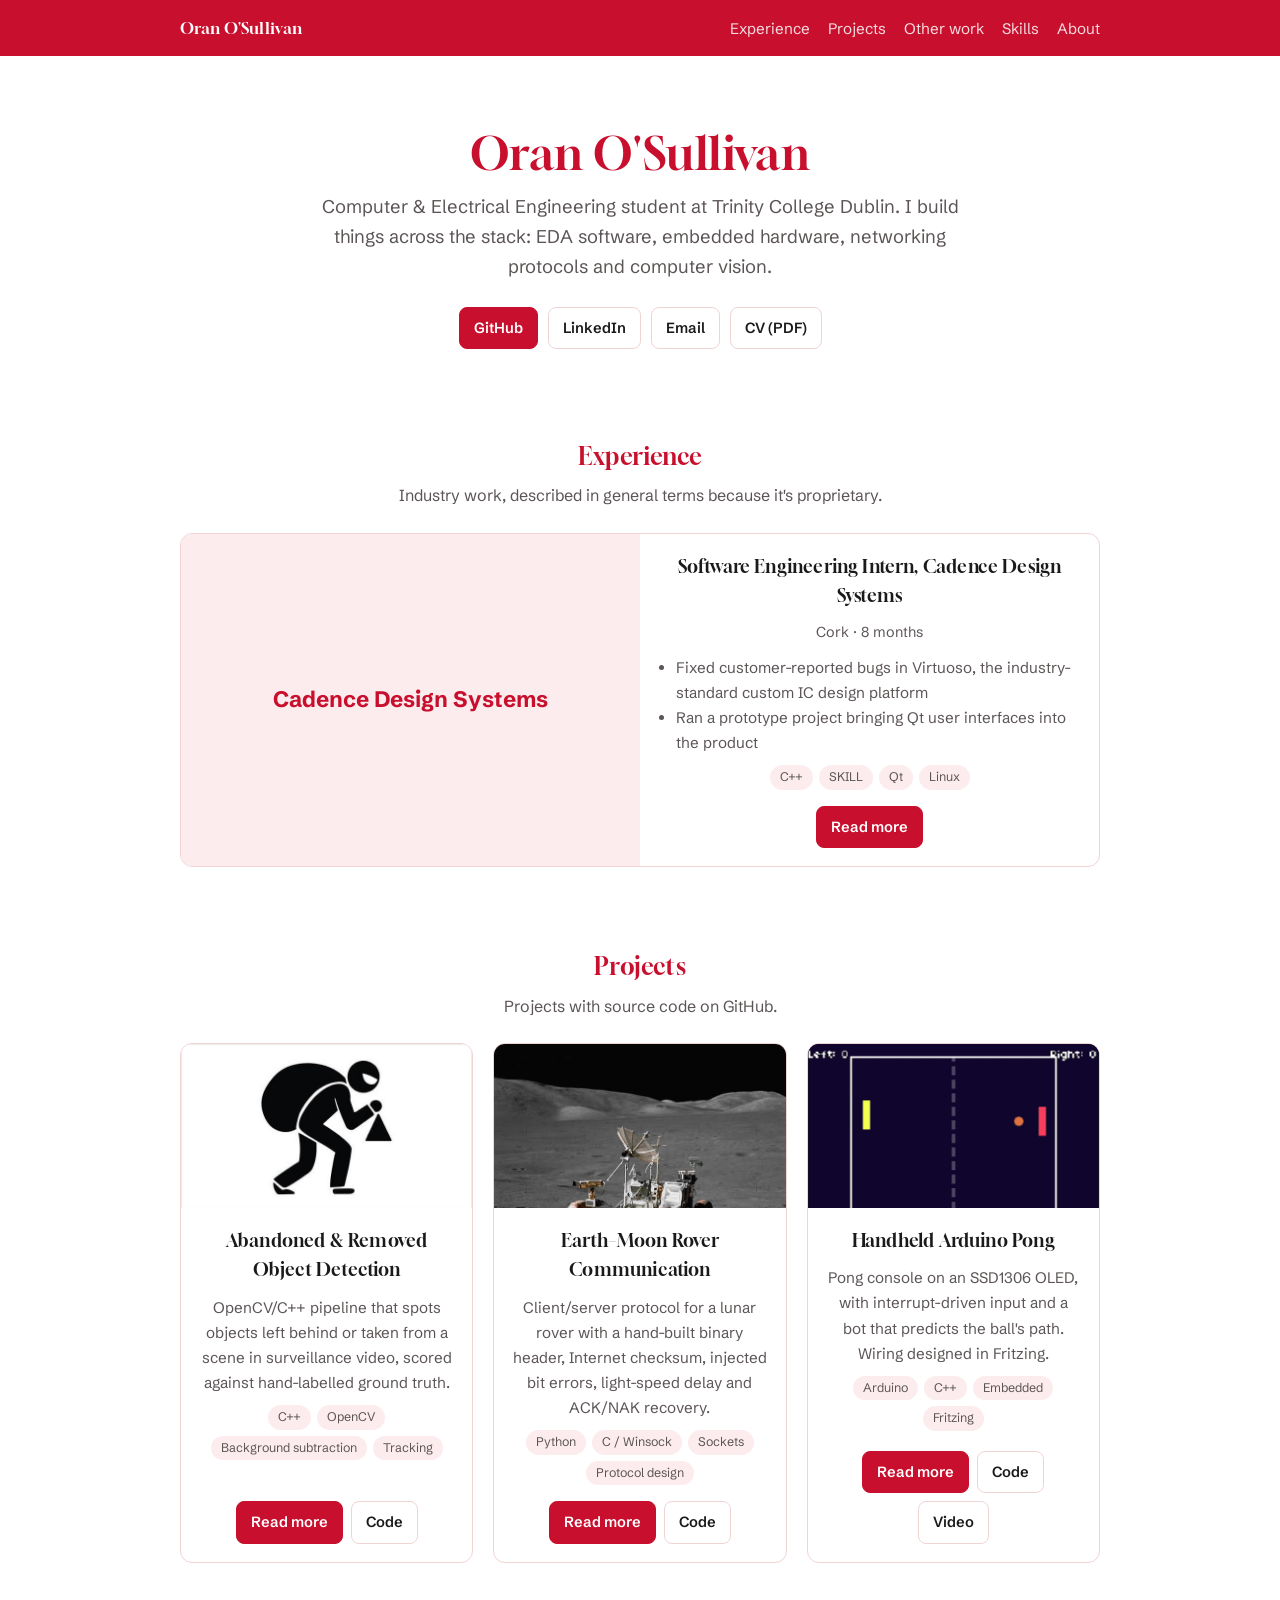
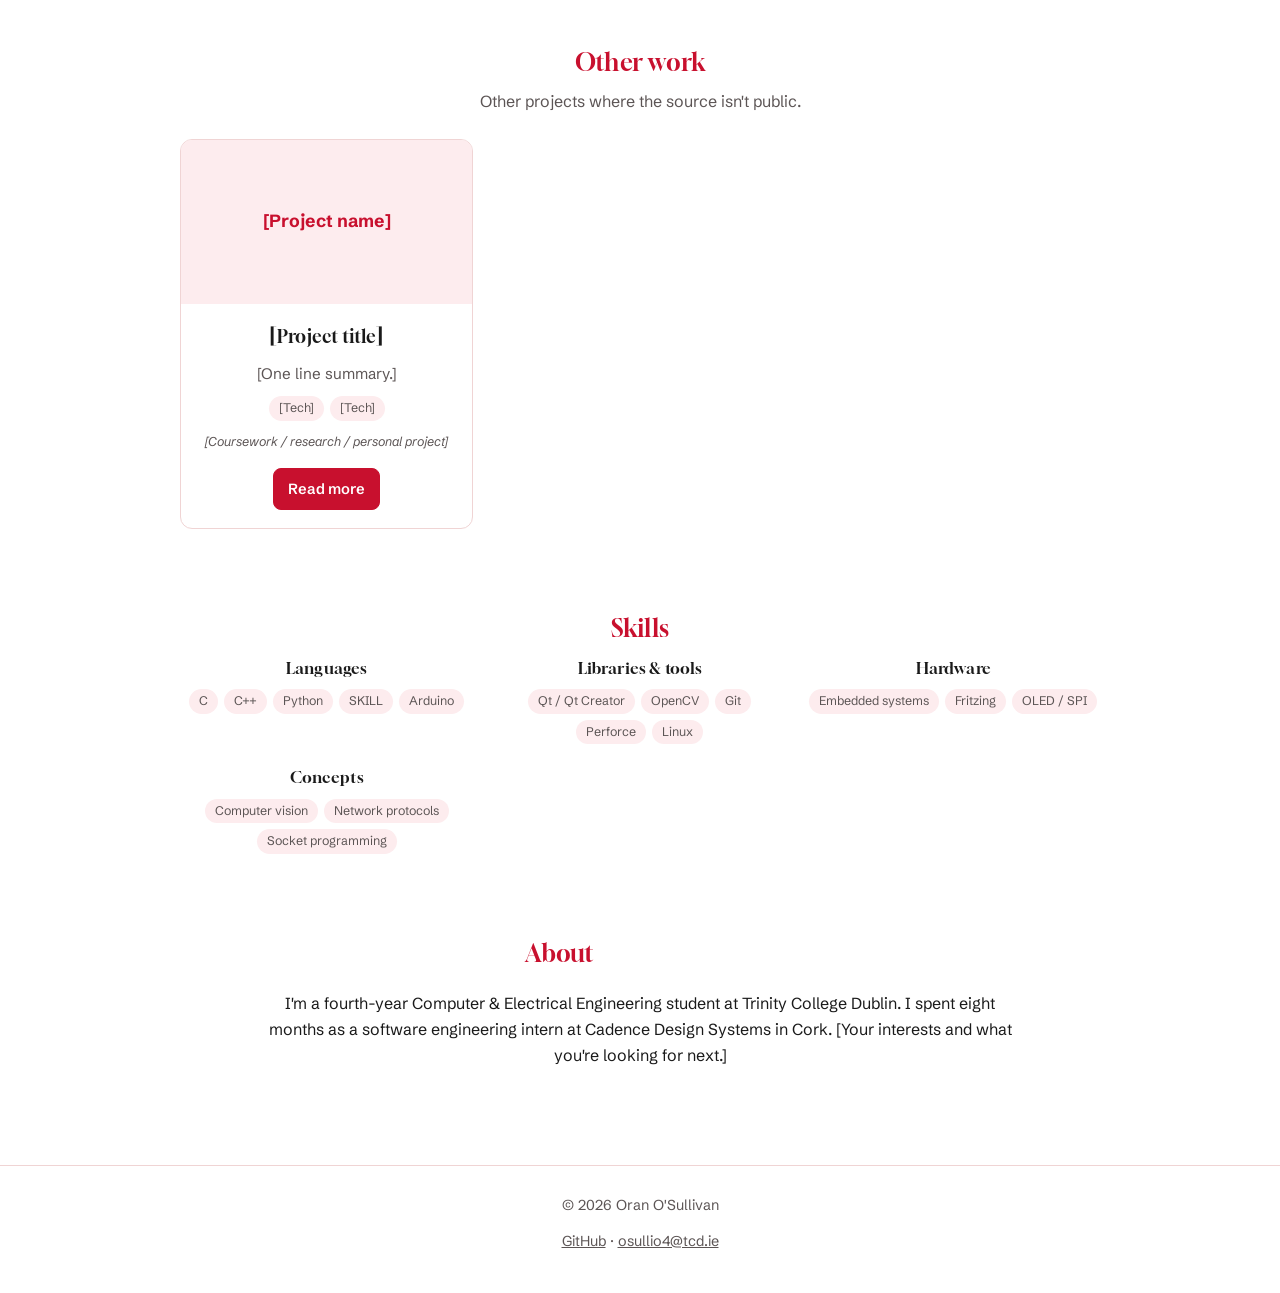
==== index.html @ 8a5fa4c6 "Added images to the portfolio" ====
<!DOCTYPE html>
<html lang="en">
<head>
  <meta charset="utf-8">
  <meta name="viewport" content="width=device-width, initial-scale=1">
  <title>Oran O'Sullivan – Portfolio</title>
  <meta name="description" content="Projects by Oran O'Sullivan, Computer & Electrical Engineering student at Trinity College Dublin.">
  <link rel="stylesheet" href="css/style.css">
</head>
<body>

<nav class="nav">
  <div class="wrap">
    <a class="brand" href="index.html">Oran O'Sullivan</a>
    <ul>
      <li><a href="#experience">Experience</a></li>
      <li><a href="#projects">Projects</a></li>
      <li><a href="#other-work">Other work</a></li>
      <li class="hide-sm"><a href="#skills">Skills</a></li>
      <li><a href="#about">About</a></li>
    </ul>
  </div>
</nav>

<header class="hero">
  <div class="wrap">
    <h1>Oran O'Sullivan</h1>
    <p class="lead">
      Computer &amp; Electrical Engineering student at Trinity College Dublin.
      I build things across the stack: EDA software, embedded hardware, networking protocols and computer vision.
      <!-- EDIT: one sentence on what you're looking for, e.g. "Looking for graduate roles in ..." -->
    </p>
    <div class="links">
      <a class="btn primary" href="https://github.com/osullio">GitHub</a>
      <a class="btn" href="https://www.linkedin.com/in/YOUR-LINKEDIN">LinkedIn</a>  <!-- EDIT -->
      <a class="btn" href="mailto:osullio4@tcd.ie">Email</a>
      <a class="btn" href="assets/cv.pdf">CV (PDF)</a>                            <!-- EDIT: add assets/cv.pdf -->
    </div>
  </div>
</header>

<!-- ================= EXPERIENCE ================= -->
<section id="experience">
  <div class="wrap">
    <h2>Experience</h2>
    <p class="section-intro">Industry work, described in general terms because it's proprietary.</p>

    <article class="card feature">
      <div class="thumb">Cadence Design Systems</div>
      <div class="body">
        <h3>Software Engineering Intern, Cadence Design Systems</h3>
        <p class="role">Cork · 8 months</p>
        <ul class="points">
          <li>Fixed customer-reported bugs in Virtuoso, the industry-standard custom IC design platform</li>
          <li>Ran a prototype project bringing Qt user interfaces into the product</li>
        </ul>
        <ul class="tags"><li>C++</li><li>SKILL</li><li>Qt</li><li>Linux</li></ul>
        <div class="actions">
          <a class="btn primary" href="projects/cadence-internship.html">Read more</a>
        </div>
      </div>
    </article>
  </div>
</section>

<!-- ================= FEATURED PROJECTS (with code) ================= -->
<section id="projects">
  <div class="wrap">
    <h2>Projects</h2>
    <p class="section-intro">Projects with source code on GitHub.</p>

    <div class="grid">

      <article class="card">
        <div class="thumb has-img"><img src="images/computer%20vision%20image.jpg" alt="Icon of a thief carrying a sack, representing removed-object detection"></div>
        <div class="body">
          <h3>Abandoned &amp; Removed Object Detection</h3>
          <p>OpenCV/C++ pipeline that spots objects left behind or taken from a scene in surveillance video, scored against hand-labelled ground truth.</p>
          <ul class="tags"><li>C++</li><li>OpenCV</li><li>Background subtraction</li><li>Tracking</li></ul>
          <div class="actions">
            <a class="btn primary" href="projects/computer-vision.html">Read more</a>
            <a class="btn" href="https://github.com/osullio/Computer-Vision-Project">Code</a>
          </div>
        </div>
      </article>

      <article class="card">
        <div class="thumb has-img"><img src="images/lunar%20rover%20image.jpg" alt="Lunar rover on the surface of the Moon"></div>
        <div class="body">
          <h3>Earth–Moon Rover Communication</h3>
          <p>Client/server protocol for a lunar rover with a hand-built binary header, Internet checksum, injected bit errors, light-speed delay and ACK/NAK recovery.</p>
          <ul class="tags"><li>Python</li><li>C / Winsock</li><li>Sockets</li><li>Protocol design</li></ul>
          <div class="actions">
            <a class="btn primary" href="projects/earth-lunar.html">Read more</a>
            <a class="btn" href="https://github.com/osullio/Earth-Lunar_Communication">Code</a>
          </div>
        </div>
      </article>

      <article class="card">
        <div class="thumb has-img contain"><img src="images/pong%20image.png" alt="Pong game screen with two paddles, a ball and the score"></div>
        <div class="body">
          <h3>Handheld Arduino Pong</h3>
          <p>Pong console on an SSD1306 OLED, with interrupt-driven input and a bot that predicts the ball's path. Wiring designed in Fritzing.</p>
          <ul class="tags"><li>Arduino</li><li>C++</li><li>Embedded</li><li>Fritzing</li></ul>
          <div class="actions">
            <a class="btn primary" href="projects/arduino-pong.html">Read more</a>
            <a class="btn" href="https://github.com/osullio/gyroscopic-pong">Code</a>
            <!-- EDIT: put this button on whichever project has the YouTube video -->
            <a class="btn" href="https://www.youtube.com/watch?v=VIDEO_ID">Video</a>
          </div>
        </div>
      </article>

    </div>
  </div>
</section>

<!-- ================= OTHER WORK (no public code) ================= -->
<section id="other-work">
  <div class="wrap">
    <h2>Other work</h2>
    <p class="section-intro">Other projects where the source isn't public.</p>

    <div class="grid">

      <!-- Copy this card for each extra project. Detail page: copy projects/_template.html -->
      <article class="card">
        <div class="thumb">[Project name]</div>
        <div class="body">
          <h3>[Project title]</h3>
          <p>[One line summary.]</p>
          <ul class="tags"><li>[Tech]</li><li>[Tech]</li></ul>
          <span class="label">[Coursework / research / personal project]</span>
          <div class="actions">
            <a class="btn primary" href="projects/_template.html">Read more</a>
          </div>
        </div>
      </article>

    </div>
  </div>
</section>

<!-- ================= SKILLS ================= -->
<section id="skills">
  <div class="wrap">
    <h2>Skills</h2>
    <div class="skills">
      <div><h3>Languages</h3><ul class="tags"><li>C</li><li>C++</li><li>Python</li><li>SKILL</li><li>Arduino</li></ul></div>
      <div><h3>Libraries &amp; tools</h3><ul class="tags"><li>Qt / Qt Creator</li><li>OpenCV</li><li>Git</li><li>Perforce</li><li>Linux</li></ul></div>
      <div><h3>Hardware</h3><ul class="tags"><li>Embedded systems</li><li>Fritzing</li><li>OLED / SPI</li></ul></div>
      <div><h3>Concepts</h3><ul class="tags"><li>Computer vision</li><li>Network protocols</li><li>Socket programming</li></ul></div>
    </div>
  </div>
</section>

<!-- ================= ABOUT ================= -->
<section id="about">
  <div class="wrap article">
    <h2>About</h2>
    <p>
      <!-- EDIT: 3–4 sentences. Year and course, what you're interested in, what you're looking for. -->
      I'm a fourth-year Computer &amp; Electrical Engineering student at Trinity College Dublin. I spent eight months as a software engineering intern at Cadence Design Systems in Cork. [Your interests and what you're looking for next.]
    </p>
  </div>
</section>

<footer>
  <div class="wrap">
    <span>© 2026 Oran O'Sullivan</span>
    <span><a href="https://github.com/osullio">GitHub</a> · <a href="mailto:osullio4@tcd.ie">osullio4@tcd.ie</a></span>
  </div>
</footer>

</body>
</html>
---- css/style.css ----
/* ---------- Fonts ---------- */
@import url("https://fonts.googleapis.com/css2?family=Gloock&family=Schibsted+Grotesk:wght@400;600;700&display=swap");

/* ---------- Theme (red & white) ---------- */
:root {
  --bg: #ffffff;
  --surface: #ffffff;
  --text: #1a1a1a;
  --muted: #5c5555;
  --border: #f0d4d4;
  --accent: #c8102e;
  --accent-dark: #9e0c24;
  --accent-soft: #fdecee;
  --tag-bg: #fdecee;
  --radius: 12px;
  --max: 960px;
  --display: "Gloock", Georgia, serif;
}

* { box-sizing: border-box; }
html { scroll-behavior: smooth; }
body {
  margin: 0;
  background: var(--bg);
  color: var(--text);
  font: 16px/1.65 "Schibsted Grotesk", system-ui, -apple-system, "Segoe UI", Roboto, sans-serif;
  text-align: center;
}
a { color: var(--accent); }
img { max-width: 100%; display: block; }
code { font-family: ui-monospace, Consolas, monospace; font-size: .9em;
       background: var(--tag-bg); padding: .1em .35em; border-radius: 4px; }

.wrap { max-width: var(--max); margin: 0 auto; padding: 0 20px; }

/* ---------- Nav ---------- */
.nav { border-bottom: 1px solid var(--border); background: var(--surface); position: sticky; top: 0; z-index: 10; }
.nav .wrap { display: flex; align-items: center; justify-content: space-between; height: 56px; gap: 16px; }
.nav .brand { font-weight: 700; color: var(--text); text-decoration: none; white-space: nowrap; }
.nav ul { list-style: none; display: flex; gap: 18px; margin: 0; padding: 0; overflow-x: auto; }
.nav ul a { color: var(--muted); text-decoration: none; font-size: .95rem; white-space: nowrap; }
.nav ul a:hover { color: var(--text); }

/* ---------- Hero ---------- */
.hero { padding: 72px 0 48px; }
.hero h1 { font-size: clamp(2rem, 5vw, 2.8rem); line-height: 1.15; margin: 0 0 12px; }
.hero .lead { font-size: 1.15rem; color: var(--muted); max-width: 640px; margin: 0 0 24px; }
.links { display: flex; flex-wrap: wrap; gap: 10px; }

/* ---------- Buttons ---------- */
.btn {
  display: inline-flex; align-items: center; gap: 6px;
  padding: 8px 14px; border-radius: 8px; font-size: .92rem; font-weight: 600;
  text-decoration: none; border: 1px solid var(--border); color: var(--text); background: var(--surface);
}
.btn:hover { border-color: var(--accent); color: var(--accent); }
.btn.primary { background: var(--accent); border-color: var(--accent); color: #fff; }
.btn.primary:hover { filter: brightness(1.08); color: #fff; }

/* ---------- Sections ---------- */
section { padding: 40px 0; }
section > .wrap > h2 { font-size: 1.5rem; margin: 0 0 6px; }
.section-intro { color: var(--muted); margin: 0 0 24px; }

/* ---------- Cards ---------- */
.grid { display: grid; grid-template-columns: repeat(auto-fill, minmax(280px, 1fr)); gap: 20px; }
.card {
  background: var(--surface); border: 1px solid var(--border); border-radius: var(--radius);
  overflow: hidden; display: flex; flex-direction: column;
}
.card .thumb {
  aspect-ratio: 16 / 9; background: var(--accent-soft); display: grid; place-items: center;
  color: var(--accent); font-weight: 700; font-size: 1.1rem; text-align: center; padding: 12px;
}
.card .thumb img { width: 100%; height: 100%; object-fit: cover; }
.card .body { padding: 18px; display: flex; flex-direction: column; gap: 10px; flex: 1; }
.card h3 { margin: 0; font-size: 1.12rem; }
.card p { margin: 0; color: var(--muted); font-size: .95rem; }
.card .actions { display: flex; flex-wrap: wrap; gap: 8px; margin-top: auto; padding-top: 6px; }
.label { font-size: .8rem; color: var(--muted); font-style: italic; }

.tags { display: flex; flex-wrap: wrap; gap: 6px; padding: 0; margin: 0; list-style: none; }
.tags li { background: var(--tag-bg); border-radius: 999px; padding: 2px 10px; font-size: .78rem; color: var(--muted); }

/* ---------- Skills ---------- */
.skills { display: grid; grid-template-columns: repeat(auto-fill, minmax(220px, 1fr)); gap: 20px; }
.skills h3 { font-size: 1rem; margin: 0 0 8px; }

/* ---------- Project page ---------- */
.project-head { padding: 48px 0 16px; }
.project-head .back { font-size: .9rem; text-decoration: none; color: var(--muted); }
.project-head h1 { font-size: clamp(1.8rem, 4.5vw, 2.4rem); line-height: 1.2; margin: 12px 0 8px; }
.project-head .meta { color: var(--muted); margin: 0 0 16px; }
.project-head .links { margin-top: 18px; }

.article > * { max-width: 760px; }
.article h2 { font-size: 1.3rem; margin: 36px 0 10px; }
.article ul, .article ol { padding-left: 22px; }
.article li { margin: 4px 0; }

.video { position: relative; aspect-ratio: 16 / 9; border-radius: var(--radius); overflow: hidden;
         border: 1px solid var(--border); margin: 8px 0 24px; background: #000; }
.video iframe { position: absolute; inset: 0; width: 100%; height: 100%; border: 0; }

.figure { border: 1px dashed var(--border); border-radius: var(--radius); padding: 28px; text-align: center;
          color: var(--muted); margin: 16px 0; font-size: .92rem; }

.callout { background: var(--accent-soft); border-radius: var(--radius); padding: 14px 18px; margin: 16px 0; }

table { border-collapse: collapse; width: 100%; font-size: .92rem; margin: 12px 0; }
th, td { text-align: left; padding: 8px 10px; border-bottom: 1px solid var(--border); vertical-align: top; }
.table-scroll { overflow-x: auto; }

/* ---------- Footer ---------- */
footer { border-top: 1px solid var(--border); padding: 28px 0 40px; margin-top: 40px; color: var(--muted); font-size: .9rem; }
footer .wrap { display: flex; flex-wrap: wrap; justify-content: space-between; gap: 12px; }
footer a { color: var(--muted); }

@media (max-width: 560px) {
  .nav ul { gap: 12px; }
  .nav ul li.hide-sm { display: none; }
  .hero { padding: 48px 0 32px; }
}

/* ---------- Experience (featured) ---------- */
.feature { display: grid; grid-template-columns: 1fr 1fr; }
.feature .thumb { aspect-ratio: auto; min-height: 180px; padding: 24px; font-size: 1.4rem; }
.feature .thumb img { width: auto; height: auto; max-height: 220px; border-radius: 6px; box-shadow: 0 2px 10px rgba(0,0,0,.15); }
.feature .role { font-size: .9rem; color: var(--muted); margin: 0; }
.feature ul.points { margin: 0; padding-left: 18px; color: var(--muted); font-size: .95rem; }
@media (max-width: 760px) { .feature { grid-template-columns: 1fr; } .feature .thumb img { max-height: 160px; } }

/* ---------- Article extras ---------- */
.article h3 { font-size: 1.05rem; margin: 24px 0 6px; }
.gallery { display: flex; flex-wrap: wrap; gap: 16px; margin: 16px 0; }
.gallery figure { margin: 0; flex: 1 1 240px; }
.gallery img { border-radius: 8px; border: 1px solid var(--border); max-height: 280px; width: auto; }
.gallery figcaption { font-size: .85rem; color: var(--muted); margin-top: 6px; }

/* ---------- Headings font ---------- */
h1, h2, h3, .nav .brand { font-family: var(--display); font-weight: 400; letter-spacing: .01em; }

/* ---------- Red nav bar ---------- */
.nav { background: var(--accent); border-bottom: none; }
.nav .brand, .nav ul a { color: #fff; }
.nav ul a { opacity: .85; }
.nav ul a:hover { color: #fff; opacity: 1; }

/* ---------- Centred layout ---------- */
.hero .lead, .section-intro { margin-left: auto; margin-right: auto; }
.hero .lead { max-width: 640px; }
.links, .tags, .card .actions, .project-head .links { justify-content: center; }
.hero h1, section > .wrap > h2 { color: var(--accent); }
.article > * { margin-left: auto; margin-right: auto; }
.article ul, .article ol, .feature ul.points { display: inline-block; text-align: left; }
th, td { text-align: center; }
footer .wrap { justify-content: center; flex-direction: column; align-items: center; }
.btn.primary:hover { background: var(--accent-dark); border-color: var(--accent-dark); filter: none; }
.article h2, .article h3 { margin-left: auto; margin-right: auto; }
.project-head h1 { color: var(--accent); }

/* ---------- Card images ---------- */
.card .thumb.has-img { padding: 0; overflow: hidden; }
.card .thumb.contain { background: #0f0828; }
.card .thumb.contain img { object-fit: contain; }
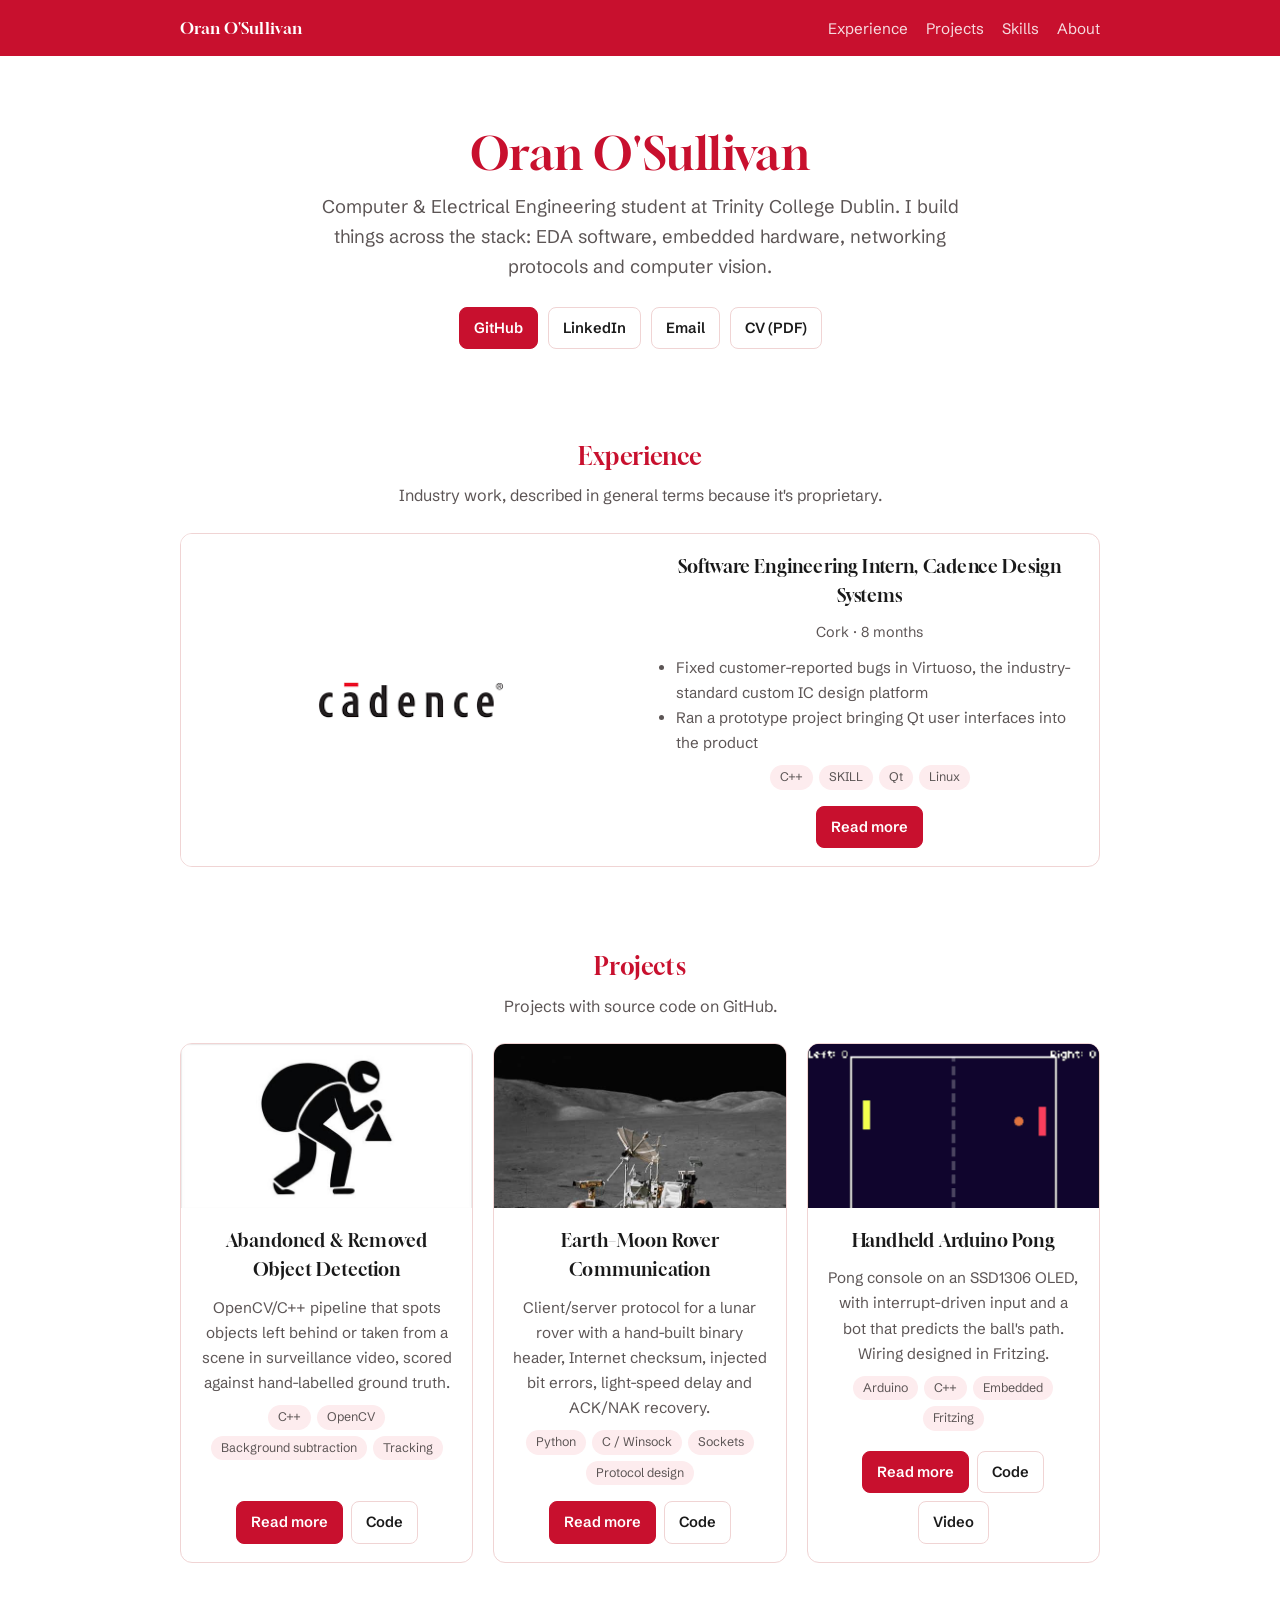
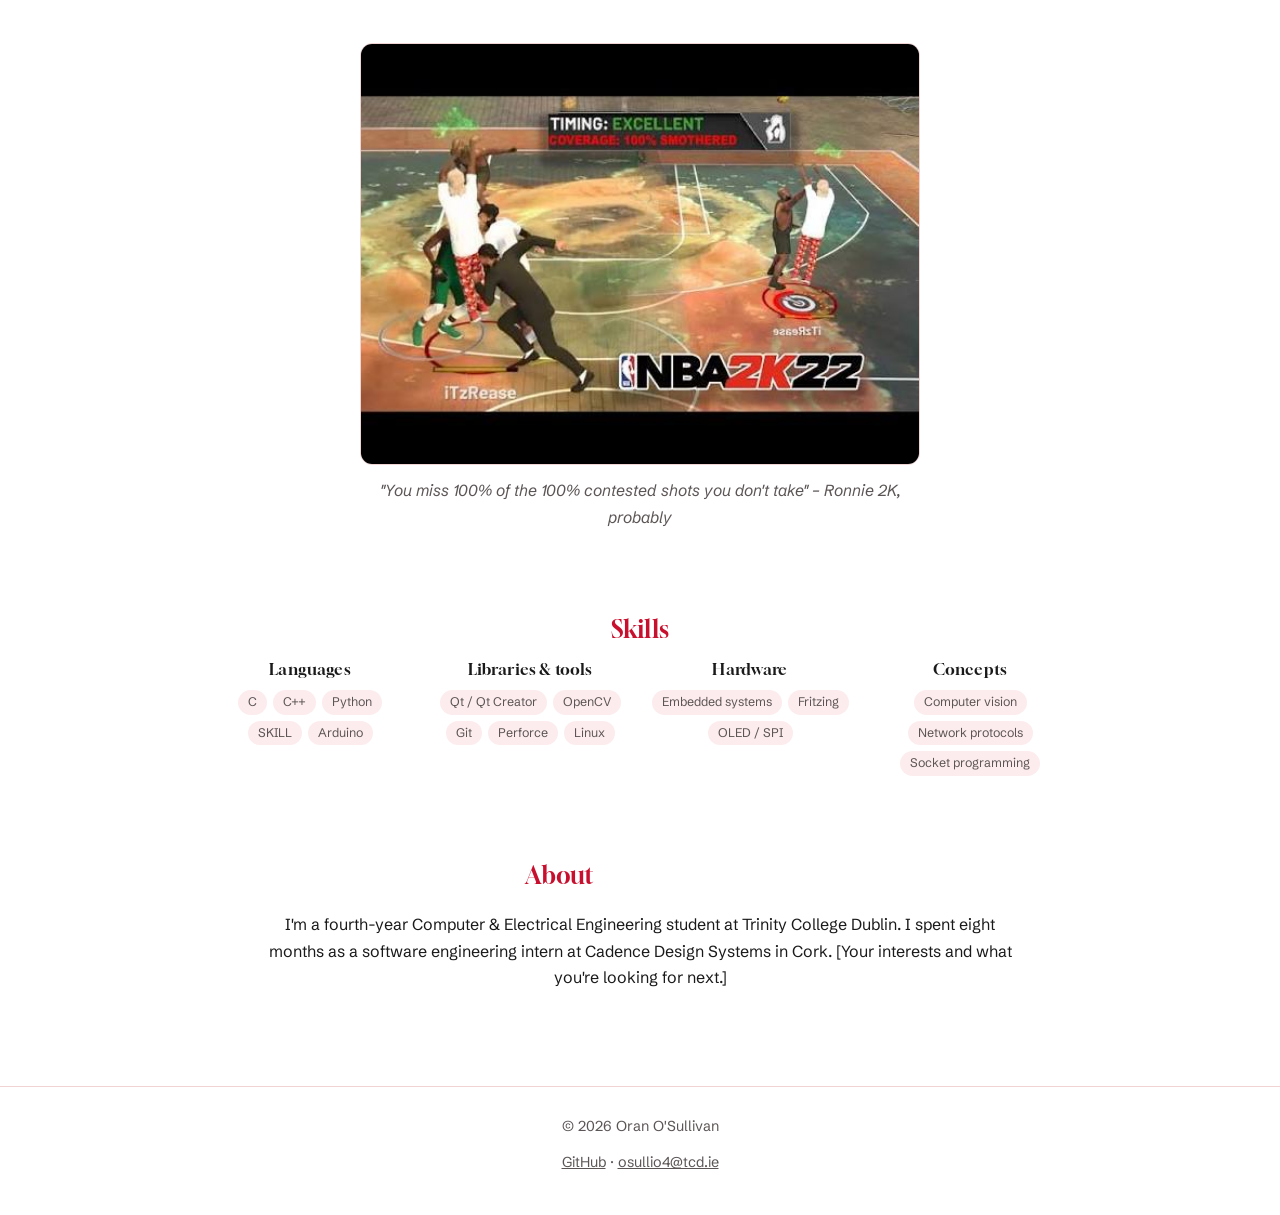
==== commit 906d17e2: "Add Cadence logo, centre skills, replace Other work with contested shot Co-Authored-By: Claude Opus " ====
--- a/index.html
+++ b/index.html
@@ -15,7 +15,6 @@
     <ul>
       <li><a href="#experience">Experience</a></li>
       <li><a href="#projects">Projects</a></li>
-      <li><a href="#other-work">Other work</a></li>
       <li class="hide-sm"><a href="#skills">Skills</a></li>
       <li><a href="#about">About</a></li>
     </ul>
@@ -46,7 +45,7 @@
     <p class="section-intro">Industry work, described in general terms because it's proprietary.</p>
 
     <article class="card feature">
-      <div class="thumb">Cadence Design Systems</div>
+      <div class="thumb has-img logo"><img src="images/Cadence%20logo.png" alt="Cadence Design Systems logo"></div>
       <div class="body">
         <h3>Software Engineering Intern, Cadence Design Systems</h3>
         <p class="role">Cork · 8 months</p>
@@ -116,29 +115,13 @@
   </div>
 </section>
 
-<!-- ================= OTHER WORK (no public code) ================= -->
-<section id="other-work">
+<!-- ================= CONTESTED ================= -->
+<section id="contested">
   <div class="wrap">
-    <h2>Other work</h2>
-    <p class="section-intro">Other projects where the source isn't public.</p>
-
-    <div class="grid">
-
-      <!-- Copy this card for each extra project. Detail page: copy projects/_template.html -->
-      <article class="card">
-        <div class="thumb">[Project name]</div>
-        <div class="body">
-          <h3>[Project title]</h3>
-          <p>[One line summary.]</p>
-          <ul class="tags"><li>[Tech]</li><li>[Tech]</li></ul>
-          <span class="label">[Coursework / research / personal project]</span>
-          <div class="actions">
-            <a class="btn primary" href="projects/_template.html">Read more</a>
-          </div>
-        </div>
-      </article>
-
-    </div>
+    <figure class="contested">
+      <img src="images/100_%20contested.jpg" alt="100% contested shot">
+      <figcaption>"You miss 100% of the 100% contested shots you don't take" – Ronnie 2K, probably</figcaption>
+    </figure>
   </div>
 </section>
 
--- a/css/style.css
+++ b/css/style.css
@@ -163,3 +163,16 @@
 .card .thumb.has-img { padding: 0; overflow: hidden; }
 .card .thumb.contain { background: #0f0828; }
 .card .thumb.contain img { object-fit: contain; }
+
+/* ---------- Cadence logo ---------- */
+.feature .thumb.logo { background: #fff; padding: 24px; }
+.feature .thumb.logo img { width: 100%; max-width: 320px; height: auto; max-height: none; object-fit: contain; box-shadow: none; }
+
+/* ---------- Skills: centre every row ---------- */
+.skills { display: flex; flex-wrap: wrap; justify-content: center; }
+.skills > div { flex: 0 1 200px; }
+
+/* ---------- Contested ---------- */
+.contested { margin: 0 auto; max-width: 560px; }
+.contested img { width: 100%; border-radius: var(--radius); border: 1px solid var(--border); }
+.contested figcaption { margin-top: 12px; color: var(--muted); font-style: italic; }
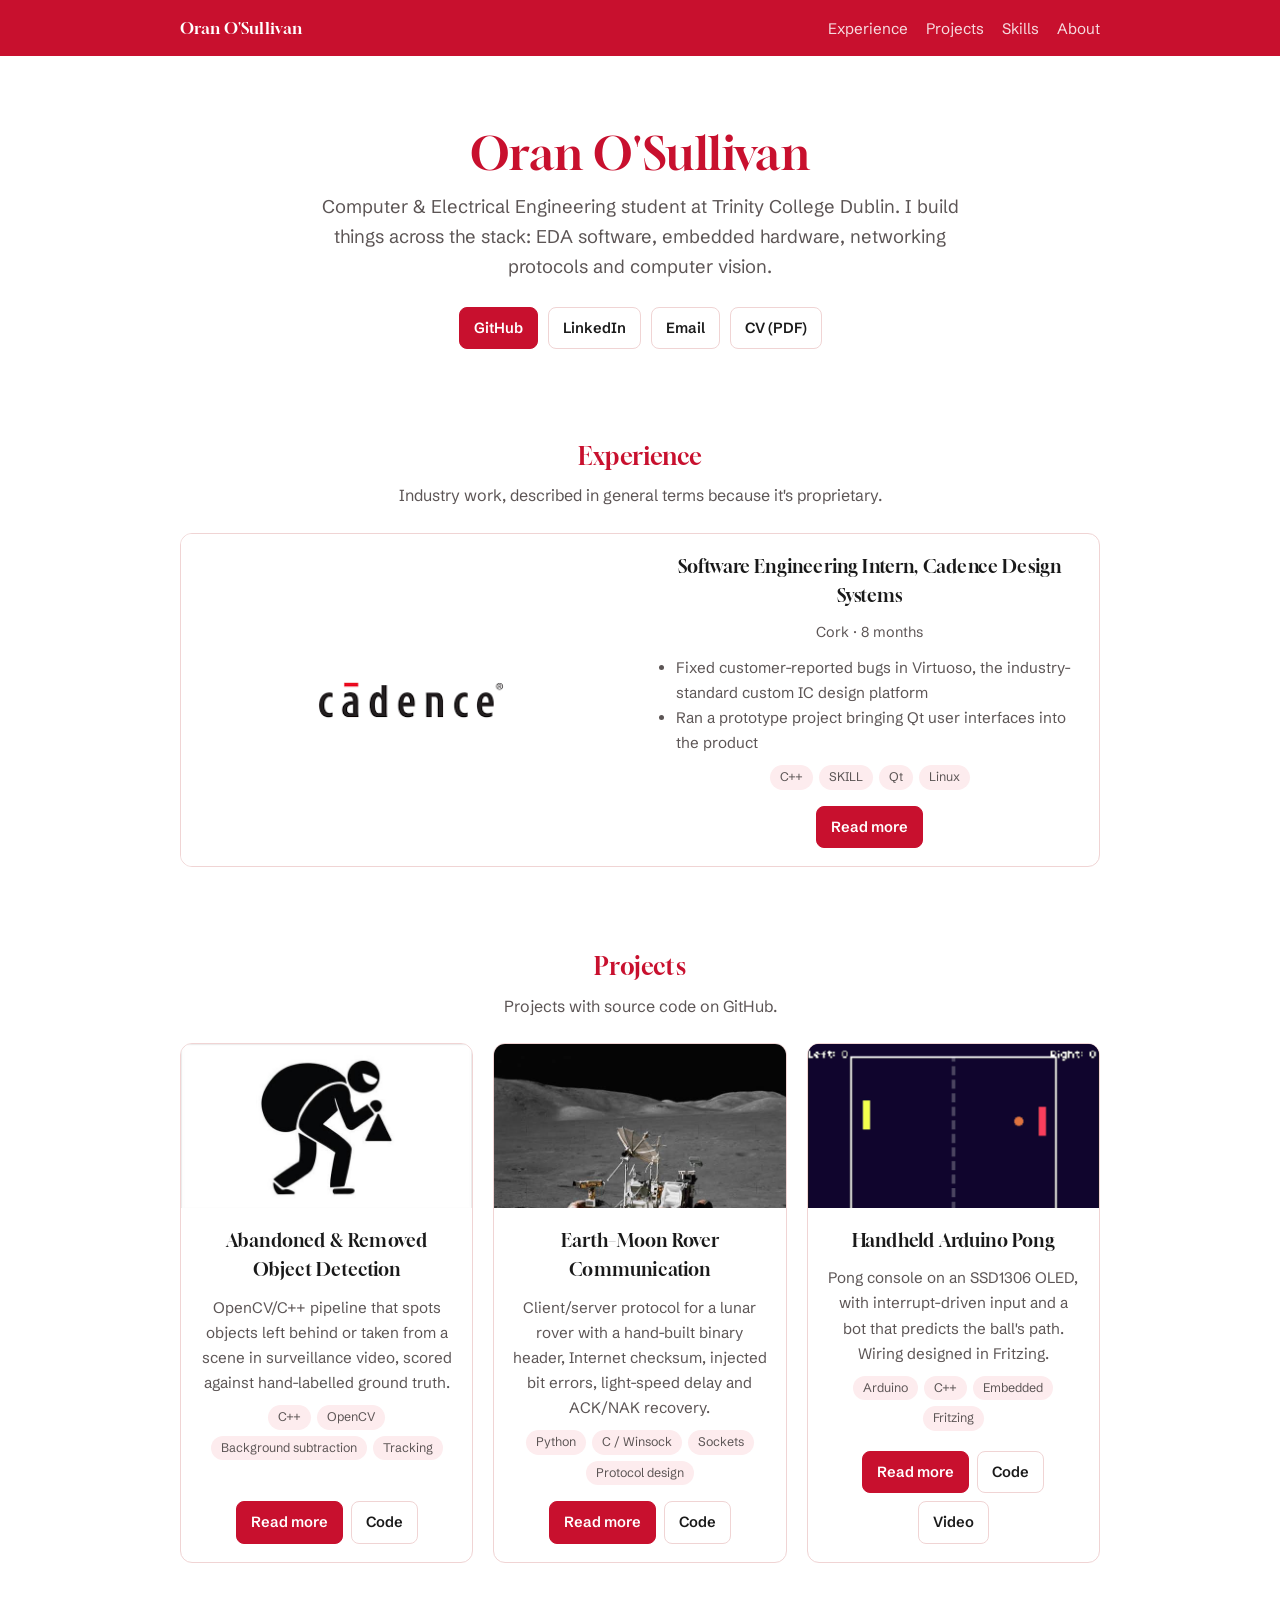
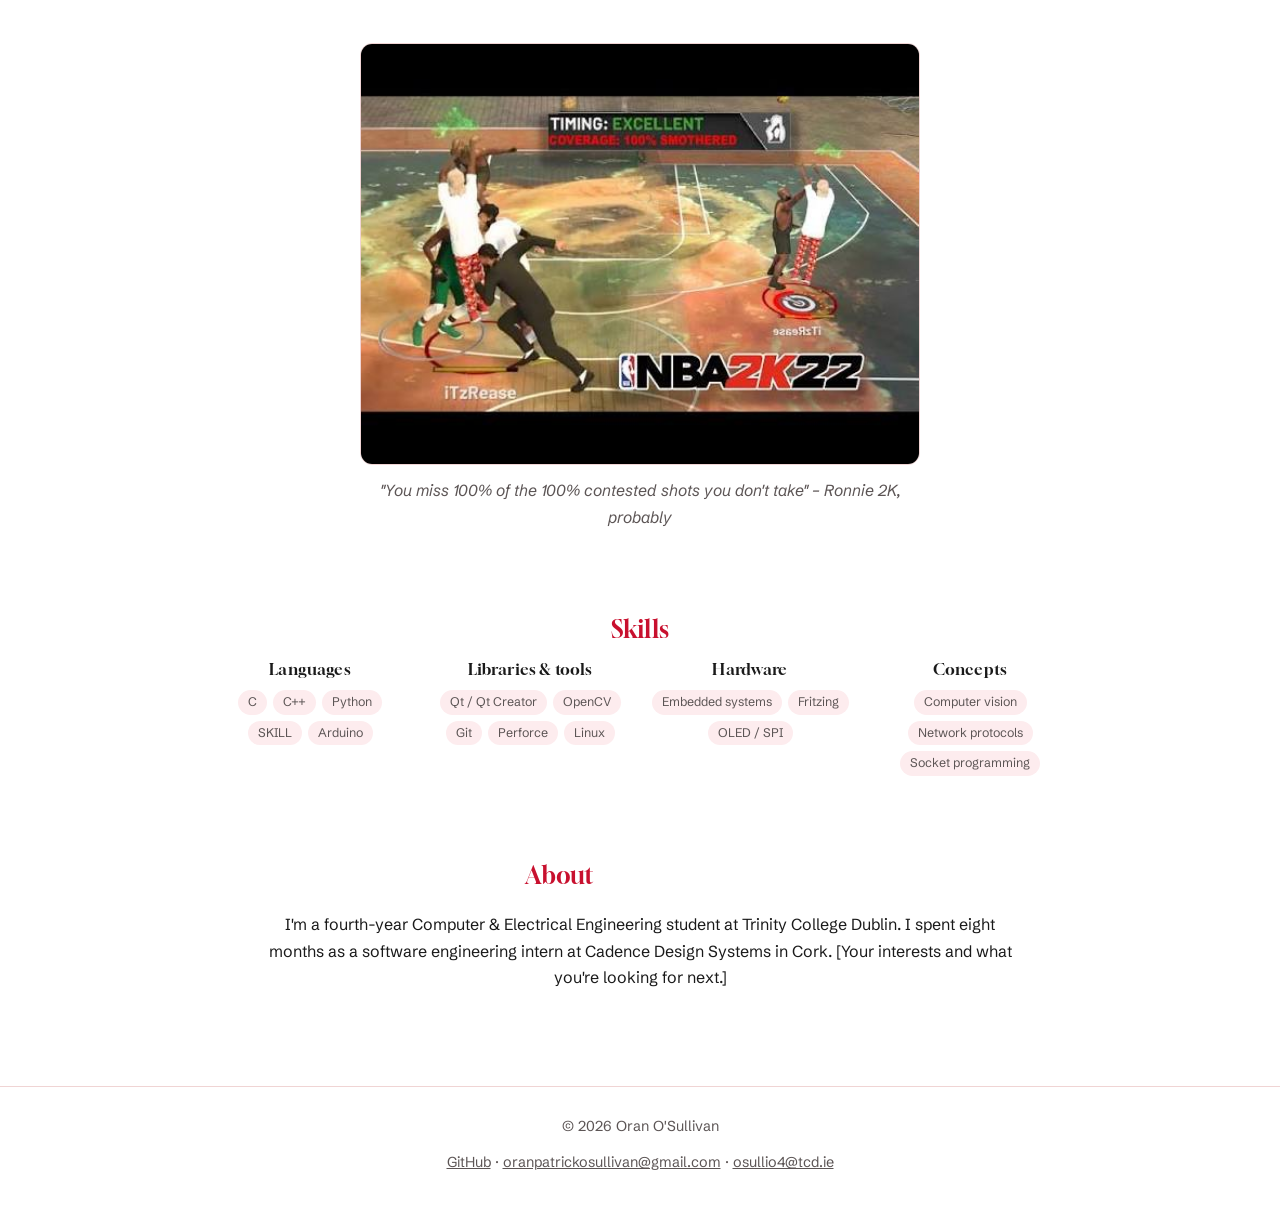
==== commit aa005f85: "Link CV, LinkedIn and both email addresses Co-Authored-By: Claude Opus 5.5 <noreply@anthropic.com>" ====
--- a/index.html
+++ b/index.html
@@ -31,9 +31,9 @@
     </p>
     <div class="links">
       <a class="btn primary" href="https://github.com/osullio">GitHub</a>
-      <a class="btn" href="https://www.linkedin.com/in/YOUR-LINKEDIN">LinkedIn</a>  <!-- EDIT -->
-      <a class="btn" href="mailto:osullio4@tcd.ie">Email</a>
-      <a class="btn" href="assets/cv.pdf">CV (PDF)</a>                            <!-- EDIT: add assets/cv.pdf -->
+      <a class="btn" href="https://www.linkedin.com/in/oran-o-sullivan-99b3682a8">LinkedIn</a>
+      <a class="btn" href="mailto:oranpatrickosullivan@gmail.com,osullio4@tcd.ie">Email</a>
+      <a class="btn" href="assets/CV_2026.pdf" target="_blank" rel="noopener">CV (PDF)</a>
     </div>
   </div>
 </header>
@@ -152,7 +152,7 @@
 <footer>
   <div class="wrap">
     <span>© 2026 Oran O'Sullivan</span>
-    <span><a href="https://github.com/osullio">GitHub</a> · <a href="mailto:osullio4@tcd.ie">osullio4@tcd.ie</a></span>
+    <span><a href="https://github.com/osullio">GitHub</a> · <a href="mailto:oranpatrickosullivan@gmail.com">oranpatrickosullivan@gmail.com</a> · <a href="mailto:osullio4@tcd.ie">osullio4@tcd.ie</a></span>
   </div>
 </footer>
 
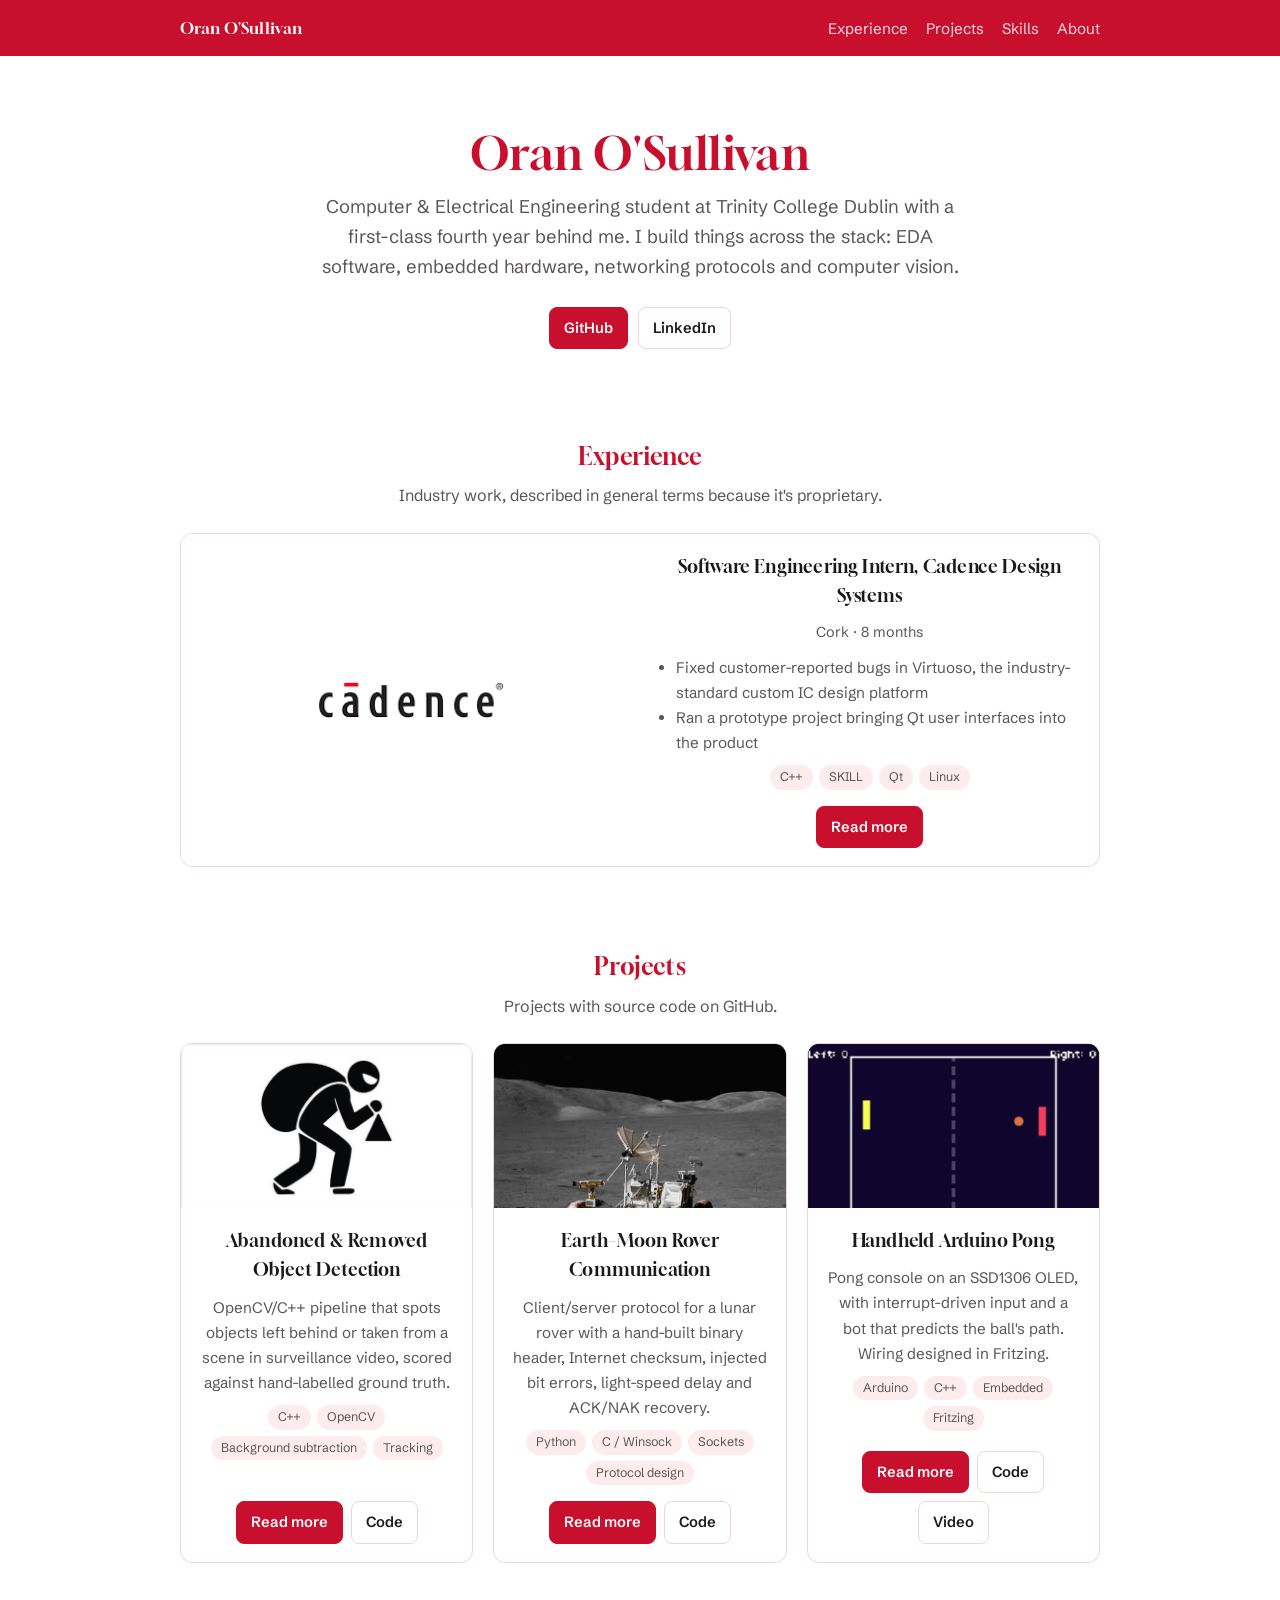
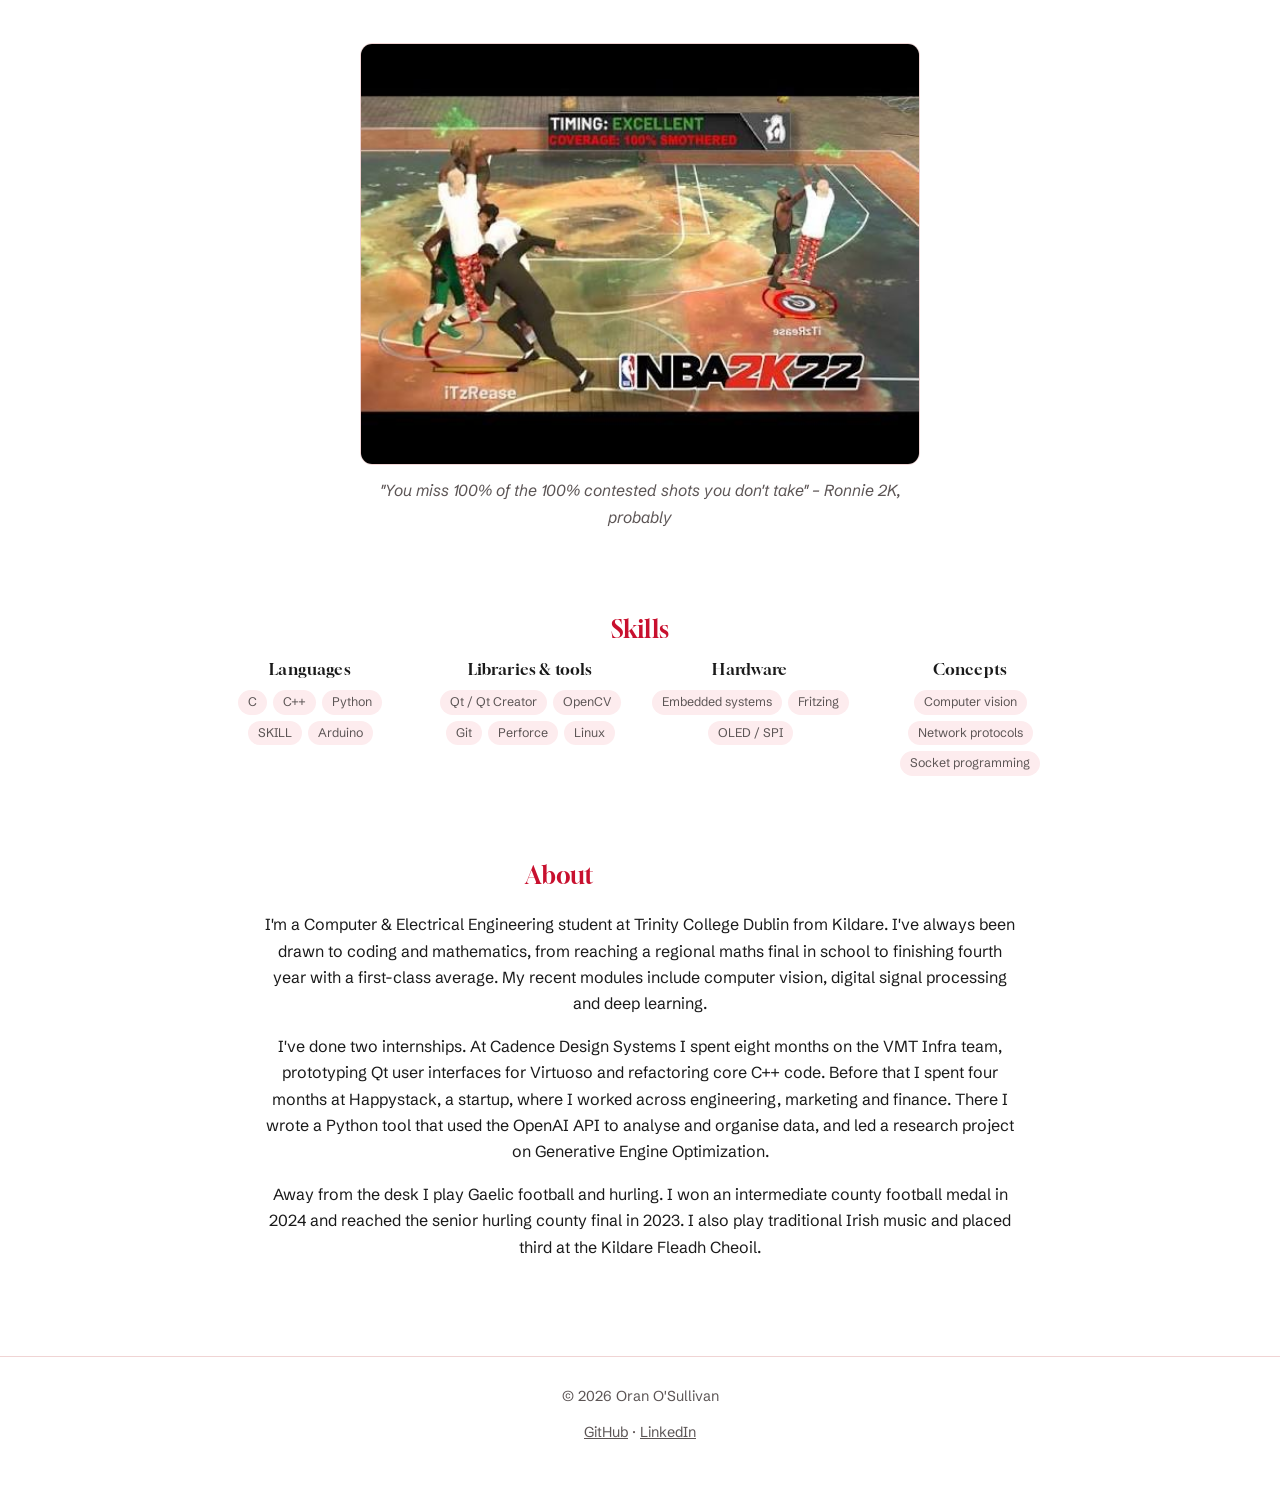
==== commit 9ee67e7f: "Remove CV and email links, expand About from CV Co-Authored-By: Claude Opus 5.5 <noreply@anthropic.c" ====
--- a/index.html
+++ b/index.html
@@ -25,15 +25,12 @@
   <div class="wrap">
     <h1>Oran O'Sullivan</h1>
     <p class="lead">
-      Computer &amp; Electrical Engineering student at Trinity College Dublin.
+      Computer &amp; Electrical Engineering student at Trinity College Dublin with a first-class fourth year behind me.
       I build things across the stack: EDA software, embedded hardware, networking protocols and computer vision.
-      <!-- EDIT: one sentence on what you're looking for, e.g. "Looking for graduate roles in ..." -->
     </p>
     <div class="links">
       <a class="btn primary" href="https://github.com/osullio">GitHub</a>
       <a class="btn" href="https://www.linkedin.com/in/oran-o-sullivan-99b3682a8">LinkedIn</a>
-      <a class="btn" href="mailto:oranpatrickosullivan@gmail.com,osullio4@tcd.ie">Email</a>
-      <a class="btn" href="assets/CV_2026.pdf" target="_blank" rel="noopener">CV (PDF)</a>
     </div>
   </div>
 </header>
@@ -143,8 +140,21 @@
   <div class="wrap article">
     <h2>About</h2>
     <p>
-      <!-- EDIT: 3–4 sentences. Year and course, what you're interested in, what you're looking for. -->
-      I'm a fourth-year Computer &amp; Electrical Engineering student at Trinity College Dublin. I spent eight months as a software engineering intern at Cadence Design Systems in Cork. [Your interests and what you're looking for next.]
+      I'm a Computer &amp; Electrical Engineering student at Trinity College Dublin from Kildare.
+      I've always been drawn to coding and mathematics, from reaching a regional maths final in school
+      to finishing fourth year with a first-class average. My recent modules include computer vision,
+      digital signal processing and deep learning.
+    </p>
+    <p>
+      I've done two internships. At Cadence Design Systems I spent eight months on the VMT Infra team,
+      prototyping Qt user interfaces for Virtuoso and refactoring core C++ code. Before that I spent four months at
+      Happystack, a startup, where I worked across engineering, marketing and finance. There I wrote a Python
+      tool that used the OpenAI API to analyse and organise data, and led a research project on Generative Engine Optimization.
+    </p>
+    <p>
+      Away from the desk I play Gaelic football and hurling. I won an intermediate county football medal in 2024 and
+      reached the senior hurling county final in 2023. I also play traditional Irish music and placed third at the Kildare Fleadh Cheoil.
+      <!-- EDIT: add a sentence on what you're looking for next -->
     </p>
   </div>
 </section>
@@ -152,7 +162,7 @@
 <footer>
   <div class="wrap">
     <span>© 2026 Oran O'Sullivan</span>
-    <span><a href="https://github.com/osullio">GitHub</a> · <a href="mailto:oranpatrickosullivan@gmail.com">oranpatrickosullivan@gmail.com</a> · <a href="mailto:osullio4@tcd.ie">osullio4@tcd.ie</a></span>
+    <span><a href="https://github.com/osullio">GitHub</a> · <a href="https://www.linkedin.com/in/oran-o-sullivan-99b3682a8">LinkedIn</a></span>
   </div>
 </footer>
 
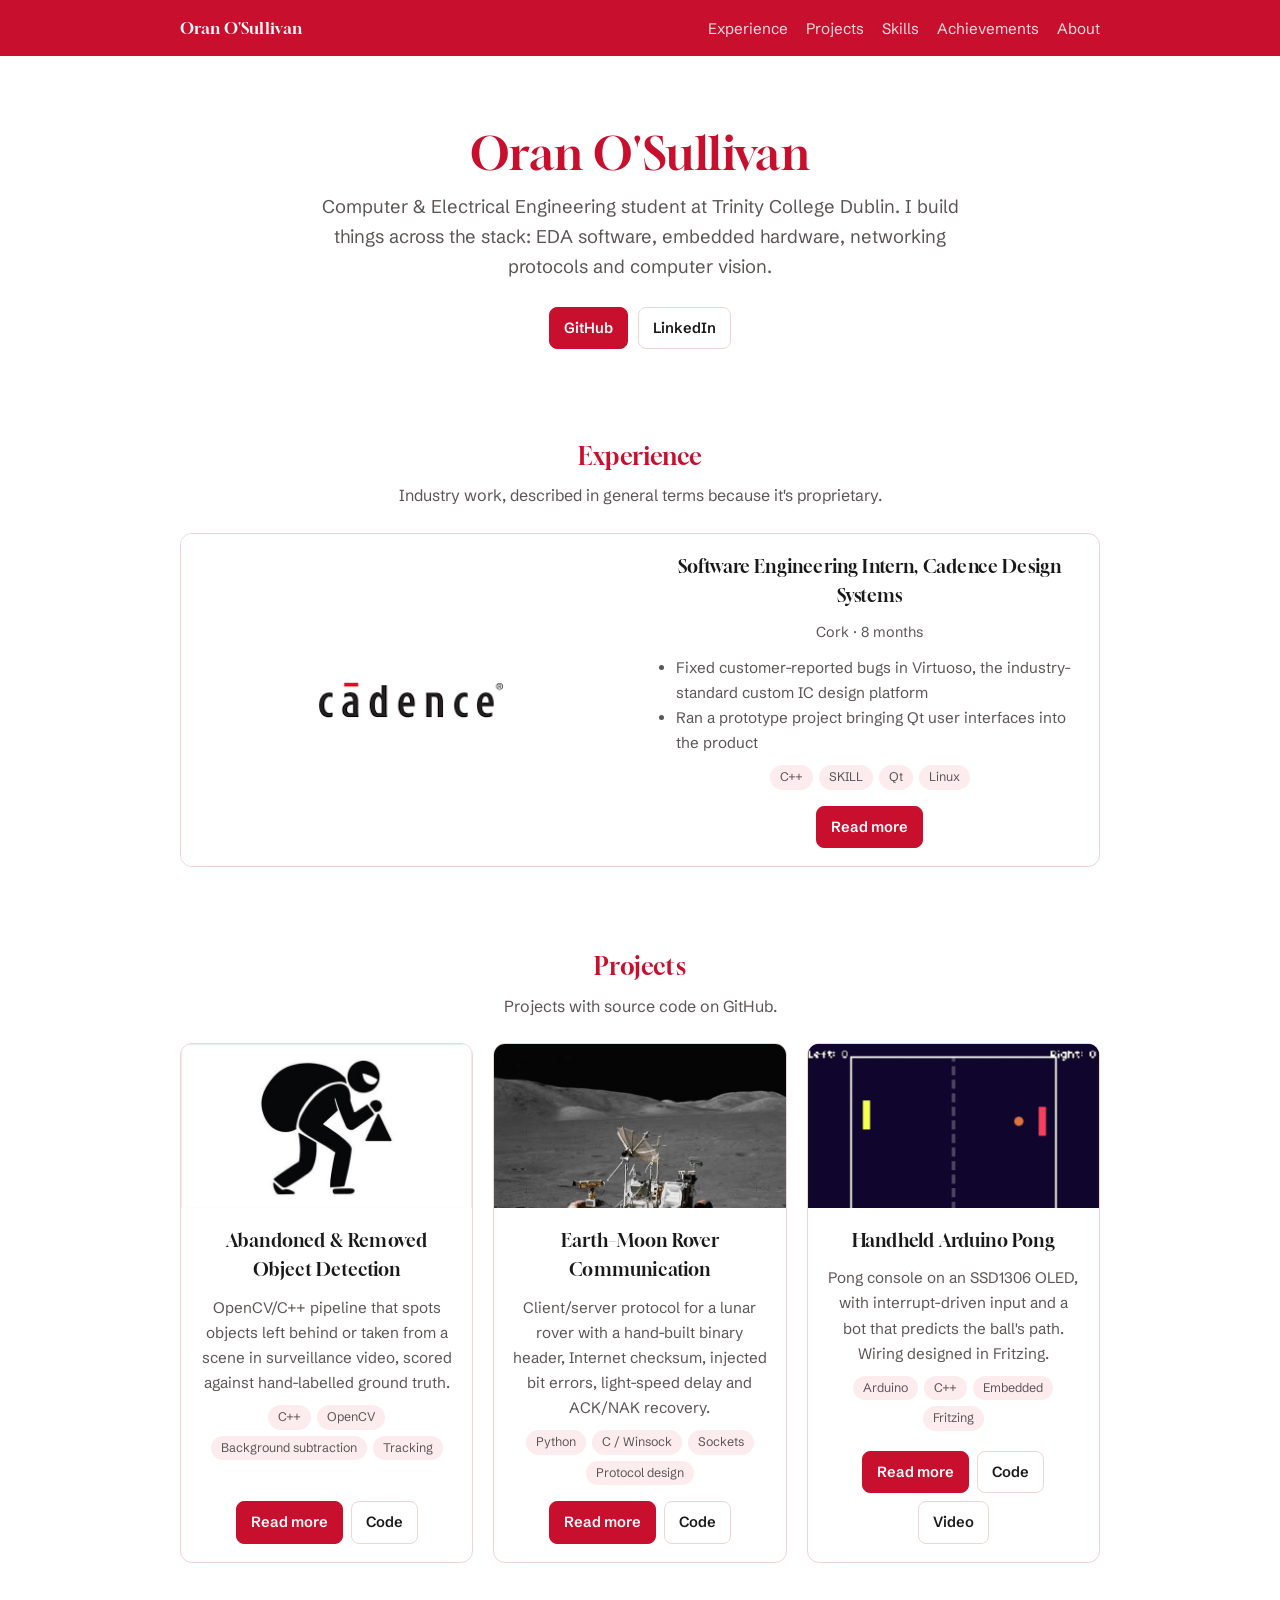
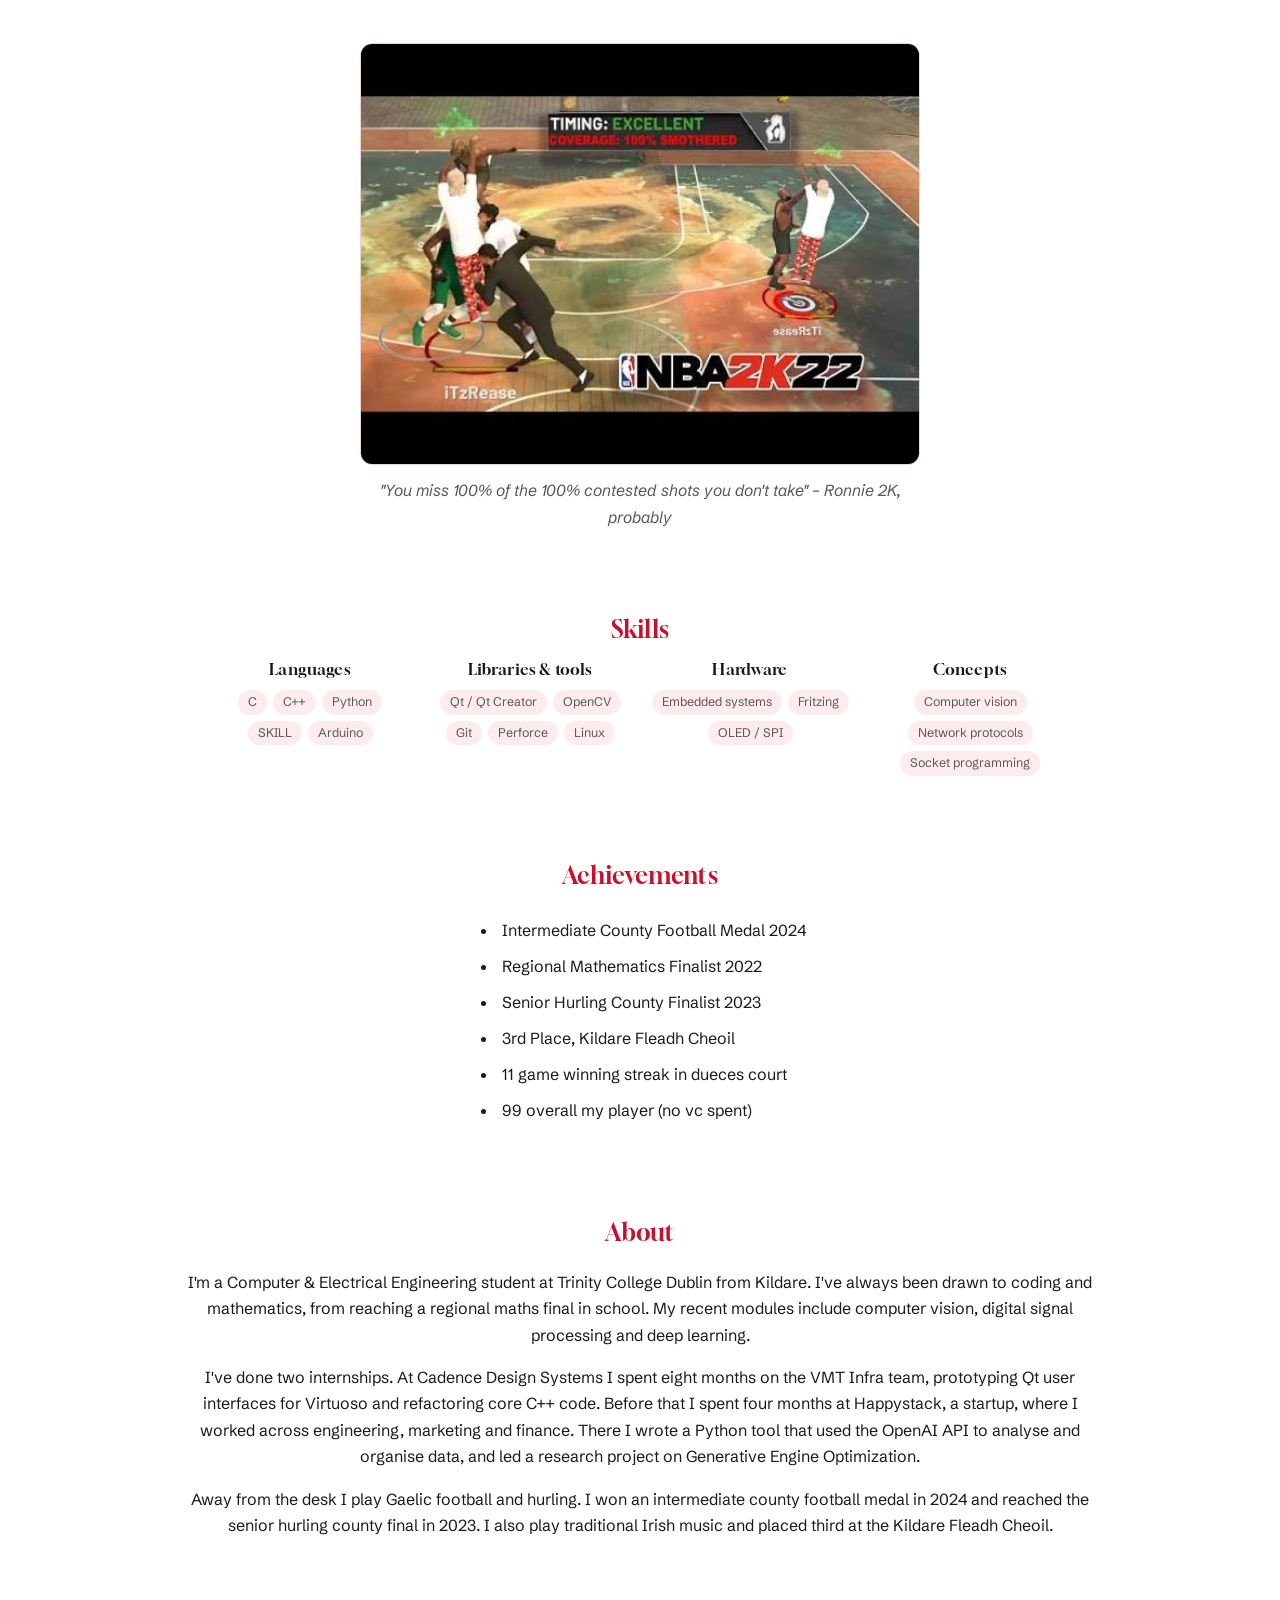
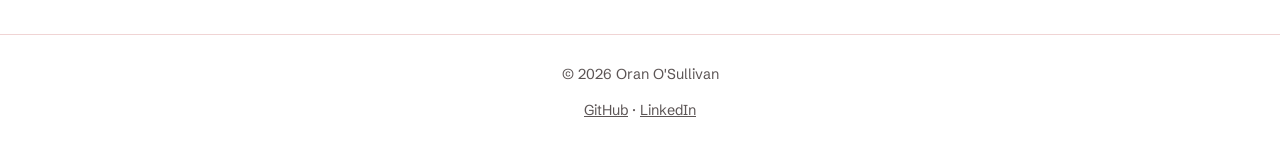
==== commit bb21d69a: "Style changes" ====
--- a/index.html
+++ b/index.html
@@ -7,27 +7,35 @@
   <meta name="description" content="Projects by Oran O'Sullivan, Computer & Electrical Engineering student at Trinity College Dublin.">
   <link rel="stylesheet" href="css/style.css">
 </head>
+
 <body>
 
 <nav class="nav">
   <div class="wrap">
     <a class="brand" href="index.html">Oran O'Sullivan</a>
+
     <ul>
       <li><a href="#experience">Experience</a></li>
       <li><a href="#projects">Projects</a></li>
       <li class="hide-sm"><a href="#skills">Skills</a></li>
+      <li><a href="#achievements">Achievements</a></li>
       <li><a href="#about">About</a></li>
     </ul>
   </div>
 </nav>
 
+
+<!-- ================= HERO ================= -->
+
 <header class="hero">
   <div class="wrap">
     <h1>Oran O'Sullivan</h1>
+
     <p class="lead">
-      Computer &amp; Electrical Engineering student at Trinity College Dublin with a first-class fourth year behind me.
+      Computer &amp; Electrical Engineering student at Trinity College Dublin.
       I build things across the stack: EDA software, embedded hardware, networking protocols and computer vision.
     </p>
+
     <div class="links">
       <a class="btn primary" href="https://github.com/osullio">GitHub</a>
       <a class="btn" href="https://www.linkedin.com/in/oran-o-sullivan-99b3682a8">LinkedIn</a>
@@ -35,76 +43,196 @@
   </div>
 </header>
 
+
 <!-- ================= EXPERIENCE ================= -->
+
 <section id="experience">
   <div class="wrap">
     <h2>Experience</h2>
-    <p class="section-intro">Industry work, described in general terms because it's proprietary.</p>
+
+    <p class="section-intro">
+      Industry work, described in general terms because it's proprietary.
+    </p>
 
     <article class="card feature">
-      <div class="thumb has-img logo"><img src="images/Cadence%20logo.png" alt="Cadence Design Systems logo"></div>
+
+      <div class="thumb has-img logo">
+        <img src="images/Cadence%20logo.png" alt="Cadence Design Systems logo">
+      </div>
+
       <div class="body">
+
         <h3>Software Engineering Intern, Cadence Design Systems</h3>
-        <p class="role">Cork · 8 months</p>
+
+        <p class="role">
+          Cork · 8 months
+        </p>
+
         <ul class="points">
           <li>Fixed customer-reported bugs in Virtuoso, the industry-standard custom IC design platform</li>
           <li>Ran a prototype project bringing Qt user interfaces into the product</li>
         </ul>
-        <ul class="tags"><li>C++</li><li>SKILL</li><li>Qt</li><li>Linux</li></ul>
+
+        <ul class="tags">
+          <li>C++</li>
+          <li>SKILL</li>
+          <li>Qt</li>
+          <li>Linux</li>
+        </ul>
+
         <div class="actions">
-          <a class="btn primary" href="projects/cadence-internship.html">Read more</a>
-        </div>
+          <a class="btn primary" href="projects/cadence-internship.html">
+            Read more
+          </a>
+        </div>
+
       </div>
     </article>
   </div>
 </section>
 
-<!-- ================= FEATURED PROJECTS (with code) ================= -->
+
+<!-- ================= PROJECTS ================= -->
+
 <section id="projects">
   <div class="wrap">
+
     <h2>Projects</h2>
-    <p class="section-intro">Projects with source code on GitHub.</p>
+
+    <p class="section-intro">
+      Projects with source code on GitHub.
+    </p>
 
     <div class="grid">
 
+
+      <!-- Computer Vision -->
+
       <article class="card">
-        <div class="thumb has-img"><img src="images/computer%20vision%20image.jpg" alt="Icon of a thief carrying a sack, representing removed-object detection"></div>
+
+        <div class="thumb has-img">
+          <img
+            src="images/computer%20vision%20image.jpg"
+            alt="Icon of a thief carrying a sack, representing removed-object detection"
+          >
+        </div>
+
         <div class="body">
+
           <h3>Abandoned &amp; Removed Object Detection</h3>
-          <p>OpenCV/C++ pipeline that spots objects left behind or taken from a scene in surveillance video, scored against hand-labelled ground truth.</p>
-          <ul class="tags"><li>C++</li><li>OpenCV</li><li>Background subtraction</li><li>Tracking</li></ul>
+
+          <p>
+            OpenCV/C++ pipeline that spots objects left behind or taken from a scene
+            in surveillance video, scored against hand-labelled ground truth.
+          </p>
+
+          <ul class="tags">
+            <li>C++</li>
+            <li>OpenCV</li>
+            <li>Background subtraction</li>
+            <li>Tracking</li>
+          </ul>
+
           <div class="actions">
-            <a class="btn primary" href="projects/computer-vision.html">Read more</a>
-            <a class="btn" href="https://github.com/osullio/Computer-Vision-Project">Code</a>
+            <a class="btn primary" href="projects/computer-vision.html">
+              Read more
+            </a>
+
+            <a class="btn" href="https://github.com/osullio/Computer-Vision-Project">
+              Code
+            </a>
           </div>
+
         </div>
       </article>
 
+
+      <!-- Lunar Communication -->
+
       <article class="card">
-        <div class="thumb has-img"><img src="images/lunar%20rover%20image.jpg" alt="Lunar rover on the surface of the Moon"></div>
+
+        <div class="thumb has-img">
+          <img
+            src="images/lunar%20rover%20image.jpg"
+            alt="Lunar rover on the surface of the Moon"
+          >
+        </div>
+
         <div class="body">
+
           <h3>Earth–Moon Rover Communication</h3>
-          <p>Client/server protocol for a lunar rover with a hand-built binary header, Internet checksum, injected bit errors, light-speed delay and ACK/NAK recovery.</p>
-          <ul class="tags"><li>Python</li><li>C / Winsock</li><li>Sockets</li><li>Protocol design</li></ul>
+
+          <p>
+            Client/server protocol for a lunar rover with a hand-built binary header,
+            Internet checksum, injected bit errors, light-speed delay and ACK/NAK recovery.
+          </p>
+
+          <ul class="tags">
+            <li>Python</li>
+            <li>C / Winsock</li>
+            <li>Sockets</li>
+            <li>Protocol design</li>
+          </ul>
+
           <div class="actions">
-            <a class="btn primary" href="projects/earth-lunar.html">Read more</a>
-            <a class="btn" href="https://github.com/osullio/Earth-Lunar_Communication">Code</a>
+
+            <a class="btn primary" href="projects/earth-lunar.html">
+              Read more
+            </a>
+
+            <a class="btn" href="https://github.com/osullio/Earth-Lunar_Communication">
+              Code
+            </a>
+
           </div>
+
         </div>
       </article>
 
+
+      <!-- Arduino Pong -->
+
       <article class="card">
-        <div class="thumb has-img contain"><img src="images/pong%20image.png" alt="Pong game screen with two paddles, a ball and the score"></div>
+
+        <div class="thumb has-img contain">
+          <img
+            src="images/pong%20image.png"
+            alt="Pong game screen with two paddles, a ball and the score"
+          >
+        </div>
+
         <div class="body">
+
           <h3>Handheld Arduino Pong</h3>
-          <p>Pong console on an SSD1306 OLED, with interrupt-driven input and a bot that predicts the ball's path. Wiring designed in Fritzing.</p>
-          <ul class="tags"><li>Arduino</li><li>C++</li><li>Embedded</li><li>Fritzing</li></ul>
+
+          <p>
+            Pong console on an SSD1306 OLED, with interrupt-driven input and a bot
+            that predicts the ball's path. Wiring designed in Fritzing.
+          </p>
+
+          <ul class="tags">
+            <li>Arduino</li>
+            <li>C++</li>
+            <li>Embedded</li>
+            <li>Fritzing</li>
+          </ul>
+
           <div class="actions">
-            <a class="btn primary" href="projects/arduino-pong.html">Read more</a>
-            <a class="btn" href="https://github.com/osullio/gyroscopic-pong">Code</a>
-            <!-- EDIT: put this button on whichever project has the YouTube video -->
-            <a class="btn" href="https://www.youtube.com/watch?v=VIDEO_ID">Video</a>
+
+            <a class="btn primary" href="projects/arduino-pong.html">
+              Read more
+            </a>
+
+            <a class="btn" href="https://github.com/osullio/gyroscopic-pong">
+              Code
+            </a>
+
+            <a class="btn" href="https://www.youtube.com/watch?v=VIDEO_ID">
+              Video
+            </a>
+
           </div>
+
         </div>
       </article>
 
@@ -112,59 +240,175 @@
   </div>
 </section>
 
+
 <!-- ================= CONTESTED ================= -->
+
 <section id="contested">
-  <div class="wrap">
+
+  <div class="wrap">
+
     <figure class="contested">
-      <img src="images/100_%20contested.jpg" alt="100% contested shot">
-      <figcaption>"You miss 100% of the 100% contested shots you don't take" – Ronnie 2K, probably</figcaption>
+
+      <img
+        src="images/100_%20contested.jpg"
+        alt="100% contested shot"
+      >
+
+      <figcaption>
+        "You miss 100% of the 100% contested shots you don't take" – Ronnie 2K, probably
+      </figcaption>
+
     </figure>
-  </div>
-</section>
+
+  </div>
+
+</section>
+
 
 <!-- ================= SKILLS ================= -->
+
 <section id="skills">
-  <div class="wrap">
+
+  <div class="wrap">
+
     <h2>Skills</h2>
+
     <div class="skills">
-      <div><h3>Languages</h3><ul class="tags"><li>C</li><li>C++</li><li>Python</li><li>SKILL</li><li>Arduino</li></ul></div>
-      <div><h3>Libraries &amp; tools</h3><ul class="tags"><li>Qt / Qt Creator</li><li>OpenCV</li><li>Git</li><li>Perforce</li><li>Linux</li></ul></div>
-      <div><h3>Hardware</h3><ul class="tags"><li>Embedded systems</li><li>Fritzing</li><li>OLED / SPI</li></ul></div>
-      <div><h3>Concepts</h3><ul class="tags"><li>Computer vision</li><li>Network protocols</li><li>Socket programming</li></ul></div>
+
+      <div>
+        <h3>Languages</h3>
+
+        <ul class="tags">
+          <li>C</li>
+          <li>C++</li>
+          <li>Python</li>
+          <li>SKILL</li>
+          <li>Arduino</li>
+        </ul>
+      </div>
+
+
+      <div>
+        <h3>Libraries &amp; tools</h3>
+
+        <ul class="tags">
+          <li>Qt / Qt Creator</li>
+          <li>OpenCV</li>
+          <li>Git</li>
+          <li>Perforce</li>
+          <li>Linux</li>
+        </ul>
+      </div>
+
+
+      <div>
+        <h3>Hardware</h3>
+
+        <ul class="tags">
+          <li>Embedded systems</li>
+          <li>Fritzing</li>
+          <li>OLED / SPI</li>
+        </ul>
+      </div>
+
+
+      <div>
+        <h3>Concepts</h3>
+
+        <ul class="tags">
+          <li>Computer vision</li>
+          <li>Network protocols</li>
+          <li>Socket programming</li>
+        </ul>
+      </div>
+
     </div>
-  </div>
-</section>
+
+  </div>
+
+</section>
+
+
+<!-- ================= ACHIEVEMENTS ================= -->
+
+<section id="achievements">
+
+  <div class="wrap">
+
+    <h2>Achievements</h2>
+
+    <ul class="points">
+
+      <li>Intermediate County Football Medal 2024</li>
+
+      <li>Regional Mathematics Finalist 2022</li>
+
+      <li>Senior Hurling County Finalist 2023</li>
+
+      <li>3rd Place, Kildare Fleadh Cheoil</li>
+
+      <li>11 game winning streak in dueces court</li>
+
+      <li>99 overall my player (no vc spent)</li>
+
+    </ul>
+
+  </div>
+
+</section>
+
 
 <!-- ================= ABOUT ================= -->
+
 <section id="about">
-  <div class="wrap article">
+
+  <div class="wrap">
+
     <h2>About</h2>
+
     <p>
       I'm a Computer &amp; Electrical Engineering student at Trinity College Dublin from Kildare.
-      I've always been drawn to coding and mathematics, from reaching a regional maths final in school
-      to finishing fourth year with a first-class average. My recent modules include computer vision,
-      digital signal processing and deep learning.
-    </p>
+      I've always been drawn to coding and mathematics, from reaching a regional maths final in school.
+      My recent modules include computer vision, digital signal processing and deep learning.
+    </p>
+
     <p>
       I've done two internships. At Cadence Design Systems I spent eight months on the VMT Infra team,
       prototyping Qt user interfaces for Virtuoso and refactoring core C++ code. Before that I spent four months at
       Happystack, a startup, where I worked across engineering, marketing and finance. There I wrote a Python
       tool that used the OpenAI API to analyse and organise data, and led a research project on Generative Engine Optimization.
     </p>
+
     <p>
       Away from the desk I play Gaelic football and hurling. I won an intermediate county football medal in 2024 and
       reached the senior hurling county final in 2023. I also play traditional Irish music and placed third at the Kildare Fleadh Cheoil.
-      <!-- EDIT: add a sentence on what you're looking for next -->
-    </p>
-  </div>
-</section>
+    </p>
+
+  </div>
+
+</section>
+
+
+<!-- ================= FOOTER ================= -->
 
 <footer>
-  <div class="wrap">
-    <span>© 2026 Oran O'Sullivan</span>
-    <span><a href="https://github.com/osullio">GitHub</a> · <a href="https://www.linkedin.com/in/oran-o-sullivan-99b3682a8">LinkedIn</a></span>
-  </div>
+
+  <div class="wrap">
+
+    <span>
+      © 2026 Oran O'Sullivan
+    </span>
+
+    <span>
+      <a href="https://github.com/osullio">GitHub</a>
+      ·
+      <a href="https://www.linkedin.com/in/oran-o-sullivan-99b3682a8">LinkedIn</a>
+    </span>
+
+  </div>
+
 </footer>
 
+
 </body>
-</html>
+</html>
--- a/css/style.css
+++ b/css/style.css
@@ -19,6 +19,7 @@
 
 * { box-sizing: border-box; }
 html { scroll-behavior: smooth; }
+
 body {
   margin: 0;
   background: var(--bg);
@@ -26,153 +27,642 @@
   font: 16px/1.65 "Schibsted Grotesk", system-ui, -apple-system, "Segoe UI", Roboto, sans-serif;
   text-align: center;
 }
+
 a { color: var(--accent); }
-img { max-width: 100%; display: block; }
-code { font-family: ui-monospace, Consolas, monospace; font-size: .9em;
-       background: var(--tag-bg); padding: .1em .35em; border-radius: 4px; }
-
-.wrap { max-width: var(--max); margin: 0 auto; padding: 0 20px; }
+
+img {
+  max-width: 100%;
+  display: block;
+}
+
+code {
+  font-family: ui-monospace, Consolas, monospace;
+  font-size: .9em;
+  background: var(--tag-bg);
+  padding: .1em .35em;
+  border-radius: 4px;
+}
+
+.wrap {
+  max-width: var(--max);
+  margin: 0 auto;
+  padding: 0 20px;
+}
+
 
 /* ---------- Nav ---------- */
-.nav { border-bottom: 1px solid var(--border); background: var(--surface); position: sticky; top: 0; z-index: 10; }
-.nav .wrap { display: flex; align-items: center; justify-content: space-between; height: 56px; gap: 16px; }
-.nav .brand { font-weight: 700; color: var(--text); text-decoration: none; white-space: nowrap; }
-.nav ul { list-style: none; display: flex; gap: 18px; margin: 0; padding: 0; overflow-x: auto; }
-.nav ul a { color: var(--muted); text-decoration: none; font-size: .95rem; white-space: nowrap; }
-.nav ul a:hover { color: var(--text); }
+
+.nav {
+  border-bottom: 1px solid var(--border);
+  background: var(--surface);
+  position: sticky;
+  top: 0;
+  z-index: 10;
+}
+
+.nav .wrap {
+  display: flex;
+  align-items: center;
+  justify-content: space-between;
+  height: 56px;
+  gap: 16px;
+}
+
+.nav .brand {
+  font-weight: 700;
+  color: var(--text);
+  text-decoration: none;
+  white-space: nowrap;
+}
+
+.nav ul {
+  list-style: none;
+  display: flex;
+  gap: 18px;
+  margin: 0;
+  padding: 0;
+  overflow-x: auto;
+}
+
+.nav ul a {
+  color: var(--muted);
+  text-decoration: none;
+  font-size: .95rem;
+  white-space: nowrap;
+}
+
+.nav ul a:hover {
+  color: var(--text);
+}
+
 
 /* ---------- Hero ---------- */
-.hero { padding: 72px 0 48px; }
-.hero h1 { font-size: clamp(2rem, 5vw, 2.8rem); line-height: 1.15; margin: 0 0 12px; }
-.hero .lead { font-size: 1.15rem; color: var(--muted); max-width: 640px; margin: 0 0 24px; }
-.links { display: flex; flex-wrap: wrap; gap: 10px; }
+
+.hero {
+  padding: 72px 0 48px;
+}
+
+.hero h1 {
+  font-size: clamp(2rem, 5vw, 2.8rem);
+  line-height: 1.15;
+  margin: 0 0 12px;
+}
+
+.hero .lead {
+  font-size: 1.15rem;
+  color: var(--muted);
+  max-width: 640px;
+  margin: 0 0 24px;
+}
+
+.links {
+  display: flex;
+  flex-wrap: wrap;
+  gap: 10px;
+}
+
 
 /* ---------- Buttons ---------- */
+
 .btn {
-  display: inline-flex; align-items: center; gap: 6px;
-  padding: 8px 14px; border-radius: 8px; font-size: .92rem; font-weight: 600;
-  text-decoration: none; border: 1px solid var(--border); color: var(--text); background: var(--surface);
-}
-.btn:hover { border-color: var(--accent); color: var(--accent); }
-.btn.primary { background: var(--accent); border-color: var(--accent); color: #fff; }
-.btn.primary:hover { filter: brightness(1.08); color: #fff; }
+  display: inline-flex;
+  align-items: center;
+  gap: 6px;
+  padding: 8px 14px;
+  border-radius: 8px;
+  font-size: .92rem;
+  font-weight: 600;
+  text-decoration: none;
+  border: 1px solid var(--border);
+  color: var(--text);
+  background: var(--surface);
+}
+
+.btn:hover {
+  border-color: var(--accent);
+  color: var(--accent);
+}
+
+.btn.primary {
+  background: var(--accent);
+  border-color: var(--accent);
+  color: #fff;
+}
+
+.btn.primary:hover {
+  filter: brightness(1.08);
+  color: #fff;
+}
+
 
 /* ---------- Sections ---------- */
-section { padding: 40px 0; }
-section > .wrap > h2 { font-size: 1.5rem; margin: 0 0 6px; }
-.section-intro { color: var(--muted); margin: 0 0 24px; }
+
+section {
+  padding: 40px 0;
+}
+
+section > .wrap > h2 {
+  font-size: 1.5rem;
+  margin: 0 0 6px;
+}
+
+.section-intro {
+  color: var(--muted);
+  margin: 0 0 24px;
+}
+
 
 /* ---------- Cards ---------- */
-.grid { display: grid; grid-template-columns: repeat(auto-fill, minmax(280px, 1fr)); gap: 20px; }
+
+.grid {
+  display: grid;
+  grid-template-columns: repeat(auto-fill, minmax(280px, 1fr));
+  gap: 20px;
+}
+
 .card {
-  background: var(--surface); border: 1px solid var(--border); border-radius: var(--radius);
-  overflow: hidden; display: flex; flex-direction: column;
-}
+  background: var(--surface);
+  border: 1px solid var(--border);
+  border-radius: var(--radius);
+  overflow: hidden;
+  display: flex;
+  flex-direction: column;
+}
+
 .card .thumb {
-  aspect-ratio: 16 / 9; background: var(--accent-soft); display: grid; place-items: center;
-  color: var(--accent); font-weight: 700; font-size: 1.1rem; text-align: center; padding: 12px;
-}
-.card .thumb img { width: 100%; height: 100%; object-fit: cover; }
-.card .body { padding: 18px; display: flex; flex-direction: column; gap: 10px; flex: 1; }
-.card h3 { margin: 0; font-size: 1.12rem; }
-.card p { margin: 0; color: var(--muted); font-size: .95rem; }
-.card .actions { display: flex; flex-wrap: wrap; gap: 8px; margin-top: auto; padding-top: 6px; }
-.label { font-size: .8rem; color: var(--muted); font-style: italic; }
-
-.tags { display: flex; flex-wrap: wrap; gap: 6px; padding: 0; margin: 0; list-style: none; }
-.tags li { background: var(--tag-bg); border-radius: 999px; padding: 2px 10px; font-size: .78rem; color: var(--muted); }
+  aspect-ratio: 16 / 9;
+  background: var(--accent-soft);
+  display: grid;
+  place-items: center;
+  color: var(--accent);
+  font-weight: 700;
+  font-size: 1.1rem;
+  text-align: center;
+  padding: 12px;
+}
+
+.card .thumb img {
+  width: 100%;
+  height: 100%;
+  object-fit: cover;
+}
+
+.card .body {
+  padding: 18px;
+  display: flex;
+  flex-direction: column;
+  gap: 10px;
+  flex: 1;
+}
+
+.card h3 {
+  margin: 0;
+  font-size: 1.12rem;
+}
+
+.card p {
+  margin: 0;
+  color: var(--muted);
+  font-size: .95rem;
+}
+
+.card .actions {
+  display: flex;
+  flex-wrap: wrap;
+  gap: 8px;
+  margin-top: auto;
+  padding-top: 6px;
+}
+
+.label {
+  font-size: .8rem;
+  color: var(--muted);
+  font-style: italic;
+}
+
+.tags {
+  display: flex;
+  flex-wrap: wrap;
+  gap: 6px;
+  padding: 0;
+  margin: 0;
+  list-style: none;
+}
+
+.tags li {
+  background: var(--tag-bg);
+  border-radius: 999px;
+  padding: 2px 10px;
+  font-size: .78rem;
+  color: var(--muted);
+}
+
 
 /* ---------- Skills ---------- */
-.skills { display: grid; grid-template-columns: repeat(auto-fill, minmax(220px, 1fr)); gap: 20px; }
-.skills h3 { font-size: 1rem; margin: 0 0 8px; }
+
+.skills {
+  display: grid;
+  grid-template-columns: repeat(auto-fill, minmax(220px, 1fr));
+  gap: 20px;
+}
+
+.skills h3 {
+  font-size: 1rem;
+  margin: 0 0 8px;
+}
+
 
 /* ---------- Project page ---------- */
-.project-head { padding: 48px 0 16px; }
-.project-head .back { font-size: .9rem; text-decoration: none; color: var(--muted); }
-.project-head h1 { font-size: clamp(1.8rem, 4.5vw, 2.4rem); line-height: 1.2; margin: 12px 0 8px; }
-.project-head .meta { color: var(--muted); margin: 0 0 16px; }
-.project-head .links { margin-top: 18px; }
-
-.article > * { max-width: 760px; }
-.article h2 { font-size: 1.3rem; margin: 36px 0 10px; }
-.article ul, .article ol { padding-left: 22px; }
-.article li { margin: 4px 0; }
-
-.video { position: relative; aspect-ratio: 16 / 9; border-radius: var(--radius); overflow: hidden;
-         border: 1px solid var(--border); margin: 8px 0 24px; background: #000; }
-.video iframe { position: absolute; inset: 0; width: 100%; height: 100%; border: 0; }
-
-.figure { border: 1px dashed var(--border); border-radius: var(--radius); padding: 28px; text-align: center;
-          color: var(--muted); margin: 16px 0; font-size: .92rem; }
-
-.callout { background: var(--accent-soft); border-radius: var(--radius); padding: 14px 18px; margin: 16px 0; }
-
-table { border-collapse: collapse; width: 100%; font-size: .92rem; margin: 12px 0; }
-th, td { text-align: left; padding: 8px 10px; border-bottom: 1px solid var(--border); vertical-align: top; }
-.table-scroll { overflow-x: auto; }
+
+.project-head {
+  padding: 48px 0 16px;
+}
+
+.project-head .back {
+  font-size: .9rem;
+  text-decoration: none;
+  color: var(--muted);
+}
+
+.project-head h1 {
+  font-size: clamp(1.8rem, 4.5vw, 2.4rem);
+  line-height: 1.2;
+  margin: 12px 0 8px;
+}
+
+.project-head .meta {
+  color: var(--muted);
+  margin: 0 0 16px;
+}
+
+.project-head .links {
+  margin-top: 18px;
+}
+
+.article > * {
+  max-width: 760px;
+}
+
+.article h2 {
+  font-size: 1.3rem;
+  margin: 36px 0 10px;
+}
+
+.article ul,
+.article ol {
+  padding-left: 22px;
+}
+
+.article li {
+  margin: 4px 0;
+}
+
+.video {
+  position: relative;
+  aspect-ratio: 16 / 9;
+  border-radius: var(--radius);
+  overflow: hidden;
+  border: 1px solid var(--border);
+  margin: 8px 0 24px;
+  background: #000;
+}
+
+.video iframe {
+  position: absolute;
+  inset: 0;
+  width: 100%;
+  height: 100%;
+  border: 0;
+}
+
+.figure {
+  border: 1px dashed var(--border);
+  border-radius: var(--radius);
+  padding: 28px;
+  text-align: center;
+  color: var(--muted);
+  margin: 16px 0;
+  font-size: .92rem;
+}
+
+.callout {
+  background: var(--accent-soft);
+  border-radius: var(--radius);
+  padding: 14px 18px;
+  margin: 16px 0;
+}
+
+table {
+  border-collapse: collapse;
+  width: 100%;
+  font-size: .92rem;
+  margin: 12px 0;
+}
+
+th,
+td {
+  text-align: left;
+  padding: 8px 10px;
+  border-bottom: 1px solid var(--border);
+  vertical-align: top;
+}
+
+.table-scroll {
+  overflow-x: auto;
+}
+
 
 /* ---------- Footer ---------- */
-footer { border-top: 1px solid var(--border); padding: 28px 0 40px; margin-top: 40px; color: var(--muted); font-size: .9rem; }
-footer .wrap { display: flex; flex-wrap: wrap; justify-content: space-between; gap: 12px; }
-footer a { color: var(--muted); }
+
+footer {
+  border-top: 1px solid var(--border);
+  padding: 28px 0 40px;
+  margin-top: 40px;
+  color: var(--muted);
+  font-size: .9rem;
+}
+
+footer .wrap {
+  display: flex;
+  flex-wrap: wrap;
+  justify-content: space-between;
+  gap: 12px;
+}
+
+footer a {
+  color: var(--muted);
+}
+
 
 @media (max-width: 560px) {
-  .nav ul { gap: 12px; }
-  .nav ul li.hide-sm { display: none; }
-  .hero { padding: 48px 0 32px; }
-}
+  .nav ul {
+    gap: 12px;
+  }
+
+  .nav ul li.hide-sm {
+    display: none;
+  }
+
+  .hero {
+    padding: 48px 0 32px;
+  }
+}
+
 
 /* ---------- Experience (featured) ---------- */
-.feature { display: grid; grid-template-columns: 1fr 1fr; }
-.feature .thumb { aspect-ratio: auto; min-height: 180px; padding: 24px; font-size: 1.4rem; }
-.feature .thumb img { width: auto; height: auto; max-height: 220px; border-radius: 6px; box-shadow: 0 2px 10px rgba(0,0,0,.15); }
-.feature .role { font-size: .9rem; color: var(--muted); margin: 0; }
-.feature ul.points { margin: 0; padding-left: 18px; color: var(--muted); font-size: .95rem; }
-@media (max-width: 760px) { .feature { grid-template-columns: 1fr; } .feature .thumb img { max-height: 160px; } }
+
+.feature {
+  display: grid;
+  grid-template-columns: 1fr 1fr;
+}
+
+.feature .thumb {
+  aspect-ratio: auto;
+  min-height: 180px;
+  padding: 24px;
+  font-size: 1.4rem;
+}
+
+.feature .thumb img {
+  width: auto;
+  height: auto;
+  max-height: 220px;
+  border-radius: 6px;
+  box-shadow: 0 2px 10px rgba(0,0,0,.15);
+}
+
+.feature .role {
+  font-size: .9rem;
+  color: var(--muted);
+  margin: 0;
+}
+
+.feature ul.points {
+  margin: 0;
+  padding-left: 18px;
+  color: var(--muted);
+  font-size: .95rem;
+}
+
+@media (max-width: 760px) {
+  .feature {
+    grid-template-columns: 1fr;
+  }
+
+  .feature .thumb img {
+    max-height: 160px;
+  }
+}
+
 
 /* ---------- Article extras ---------- */
-.article h3 { font-size: 1.05rem; margin: 24px 0 6px; }
-.gallery { display: flex; flex-wrap: wrap; gap: 16px; margin: 16px 0; }
-.gallery figure { margin: 0; flex: 1 1 240px; }
-.gallery img { border-radius: 8px; border: 1px solid var(--border); max-height: 280px; width: auto; }
-.gallery figcaption { font-size: .85rem; color: var(--muted); margin-top: 6px; }
+
+.article h3 {
+  font-size: 1.05rem;
+  margin: 24px 0 6px;
+}
+
+.gallery {
+  display: flex;
+  flex-wrap: wrap;
+  gap: 16px;
+  margin: 16px 0;
+}
+
+.gallery figure {
+  margin: 0;
+  flex: 1 1 240px;
+}
+
+.gallery img {
+  border-radius: 8px;
+  border: 1px solid var(--border);
+  max-height: 280px;
+  width: auto;
+}
+
+.gallery figcaption {
+  font-size: .85rem;
+  color: var(--muted);
+  margin-top: 6px;
+}
+
 
 /* ---------- Headings font ---------- */
-h1, h2, h3, .nav .brand { font-family: var(--display); font-weight: 400; letter-spacing: .01em; }
+
+h1,
+h2,
+h3,
+.nav .brand {
+  font-family: var(--display);
+  font-weight: 400;
+  letter-spacing: .01em;
+}
+
 
 /* ---------- Red nav bar ---------- */
-.nav { background: var(--accent); border-bottom: none; }
-.nav .brand, .nav ul a { color: #fff; }
-.nav ul a { opacity: .85; }
-.nav ul a:hover { color: #fff; opacity: 1; }
+
+.nav {
+  background: var(--accent);
+  border-bottom: none;
+}
+
+.nav .brand,
+.nav ul a {
+  color: #fff;
+}
+
+.nav ul a {
+  opacity: .85;
+}
+
+.nav ul a:hover {
+  color: #fff;
+  opacity: 1;
+}
+
 
 /* ---------- Centred layout ---------- */
-.hero .lead, .section-intro { margin-left: auto; margin-right: auto; }
-.hero .lead { max-width: 640px; }
-.links, .tags, .card .actions, .project-head .links { justify-content: center; }
-.hero h1, section > .wrap > h2 { color: var(--accent); }
-.article > * { margin-left: auto; margin-right: auto; }
-.article ul, .article ol, .feature ul.points { display: inline-block; text-align: left; }
-th, td { text-align: center; }
-footer .wrap { justify-content: center; flex-direction: column; align-items: center; }
-.btn.primary:hover { background: var(--accent-dark); border-color: var(--accent-dark); filter: none; }
-.article h2, .article h3 { margin-left: auto; margin-right: auto; }
-.project-head h1 { color: var(--accent); }
+
+.hero .lead,
+.section-intro {
+  margin-left: auto;
+  margin-right: auto;
+}
+
+.hero .lead {
+  max-width: 640px;
+}
+
+.links,
+.tags,
+.card .actions,
+.project-head .links {
+  justify-content: center;
+}
+
+.hero h1,
+section > .wrap > h2 {
+  color: var(--accent);
+}
+
+.article > * {
+  margin-left: auto;
+  margin-right: auto;
+}
+
+.article ul,
+.article ol,
+.feature ul.points {
+  display: inline-block;
+  text-align: left;
+}
+
+th,
+td {
+  text-align: center;
+}
+
+footer .wrap {
+  justify-content: center;
+  flex-direction: column;
+  align-items: center;
+}
+
+.btn.primary:hover {
+  background: var(--accent-dark);
+  border-color: var(--accent-dark);
+  filter: none;
+}
+
+.article h2,
+.article h3 {
+  margin-left: auto;
+  margin-right: auto;
+}
+
+.project-head h1 {
+  color: var(--accent);
+}
+
 
 /* ---------- Card images ---------- */
-.card .thumb.has-img { padding: 0; overflow: hidden; }
-.card .thumb.contain { background: #0f0828; }
-.card .thumb.contain img { object-fit: contain; }
+
+.card .thumb.has-img {
+  padding: 0;
+  overflow: hidden;
+}
+
+.card .thumb.contain {
+  background: #0f0828;
+}
+
+.card .thumb.contain img {
+  object-fit: contain;
+}
+
 
 /* ---------- Cadence logo ---------- */
-.feature .thumb.logo { background: #fff; padding: 24px; }
-.feature .thumb.logo img { width: 100%; max-width: 320px; height: auto; max-height: none; object-fit: contain; box-shadow: none; }
+
+.feature .thumb.logo {
+  background: #fff;
+  padding: 24px;
+}
+
+.feature .thumb.logo img {
+  width: 100%;
+  max-width: 320px;
+  height: auto;
+  max-height: none;
+  object-fit: contain;
+  box-shadow: none;
+}
+
 
 /* ---------- Skills: centre every row ---------- */
-.skills { display: flex; flex-wrap: wrap; justify-content: center; }
-.skills > div { flex: 0 1 200px; }
+
+.skills {
+  display: flex;
+  flex-wrap: wrap;
+  justify-content: center;
+}
+
+.skills > div {
+  flex: 0 1 200px;
+}
+
+
+/* ---------- Achievement / Experience bullet points ---------- */
+/* ---------- Achievement bullet points ---------- */
+
+#achievements .points {
+  display: inline-block;
+  text-align: left;
+  margin: 1rem auto 0;
+  padding-left: 1.5rem;
+}
+
+#achievements .points li {
+  padding-left: 0.25rem;
+  margin-bottom: 0.6rem;
+}
+
 
 /* ---------- Contested ---------- */
-.contested { margin: 0 auto; max-width: 560px; }
-.contested img { width: 100%; border-radius: var(--radius); border: 1px solid var(--border); }
-.contested figcaption { margin-top: 12px; color: var(--muted); font-style: italic; }
+
+.contested {
+  margin: 0 auto;
+  max-width: 560px;
+}
+
+.contested img {
+  width: 100%;
+  border-radius: var(--radius);
+  border: 1px solid var(--border);
+}
+
+.contested figcaption {
+  margin-top: 12px;
+  color: var(--muted);
+  font-style: italic;
+}
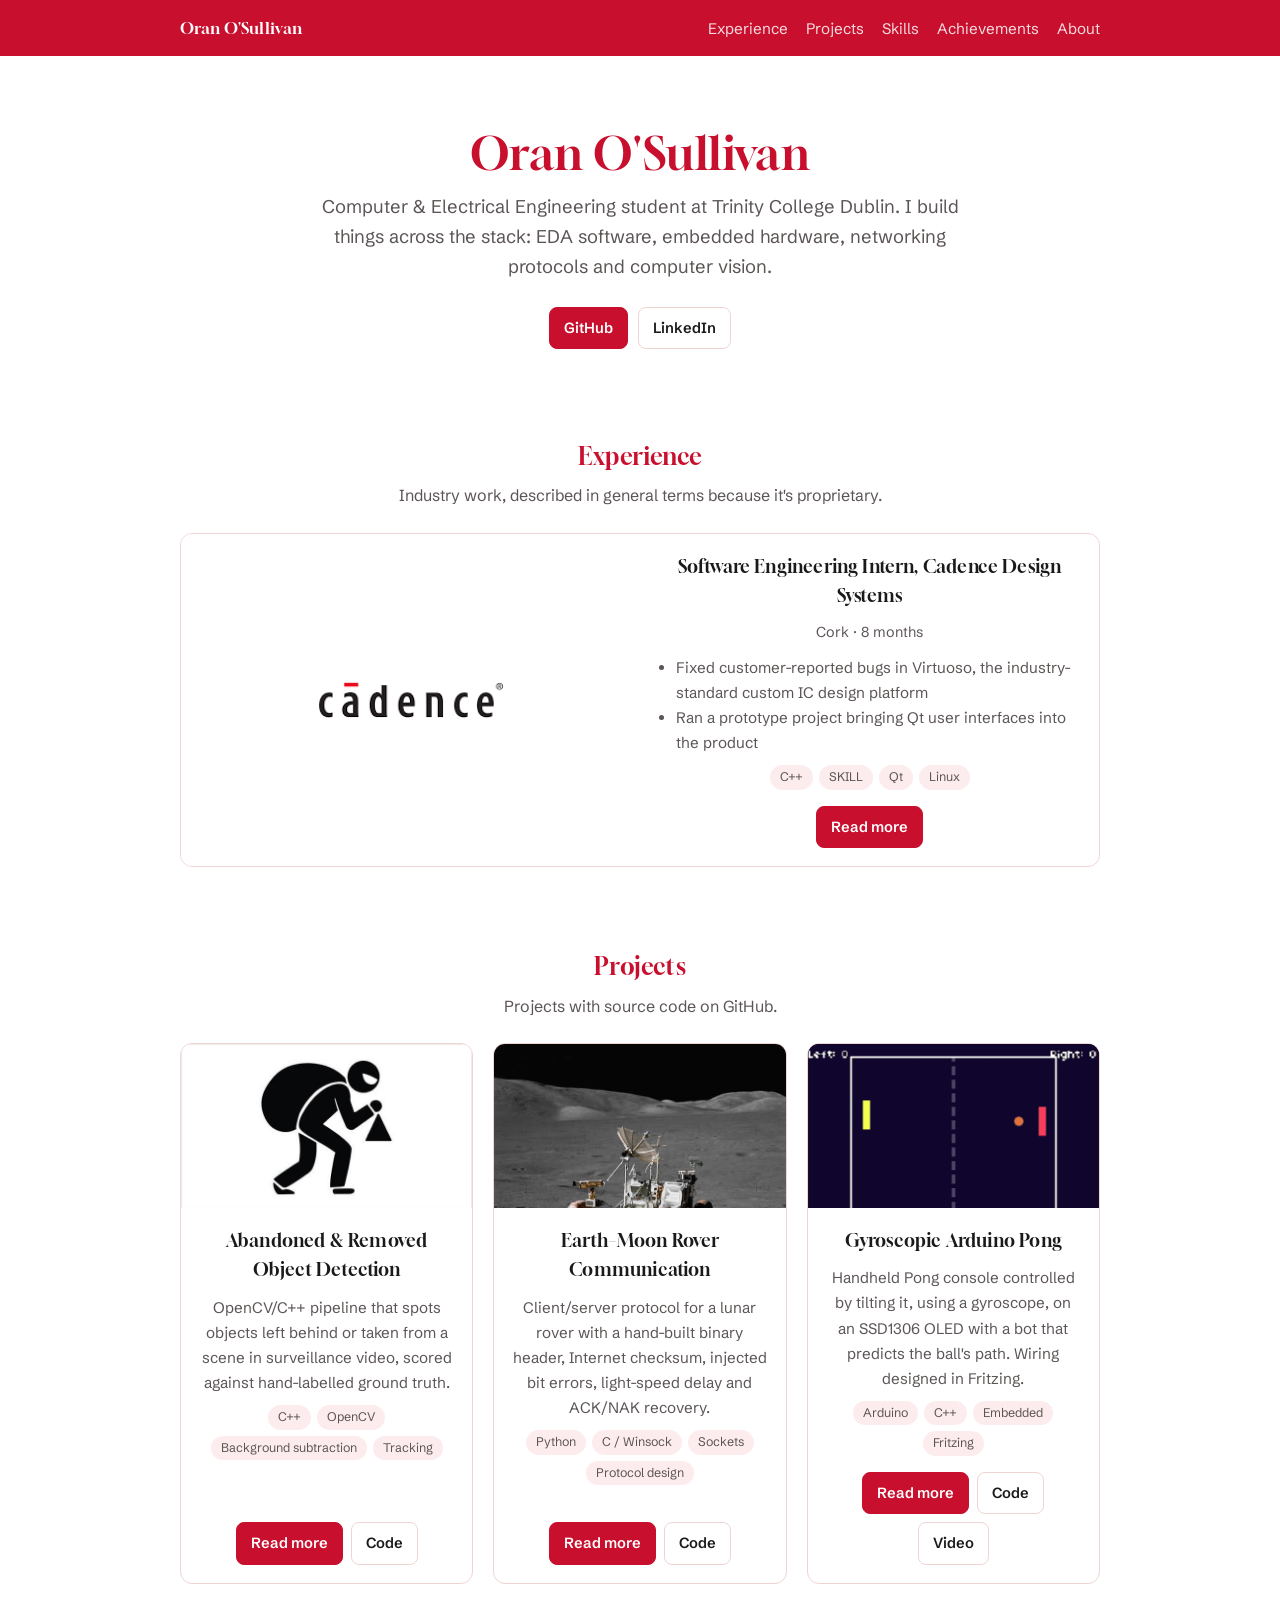
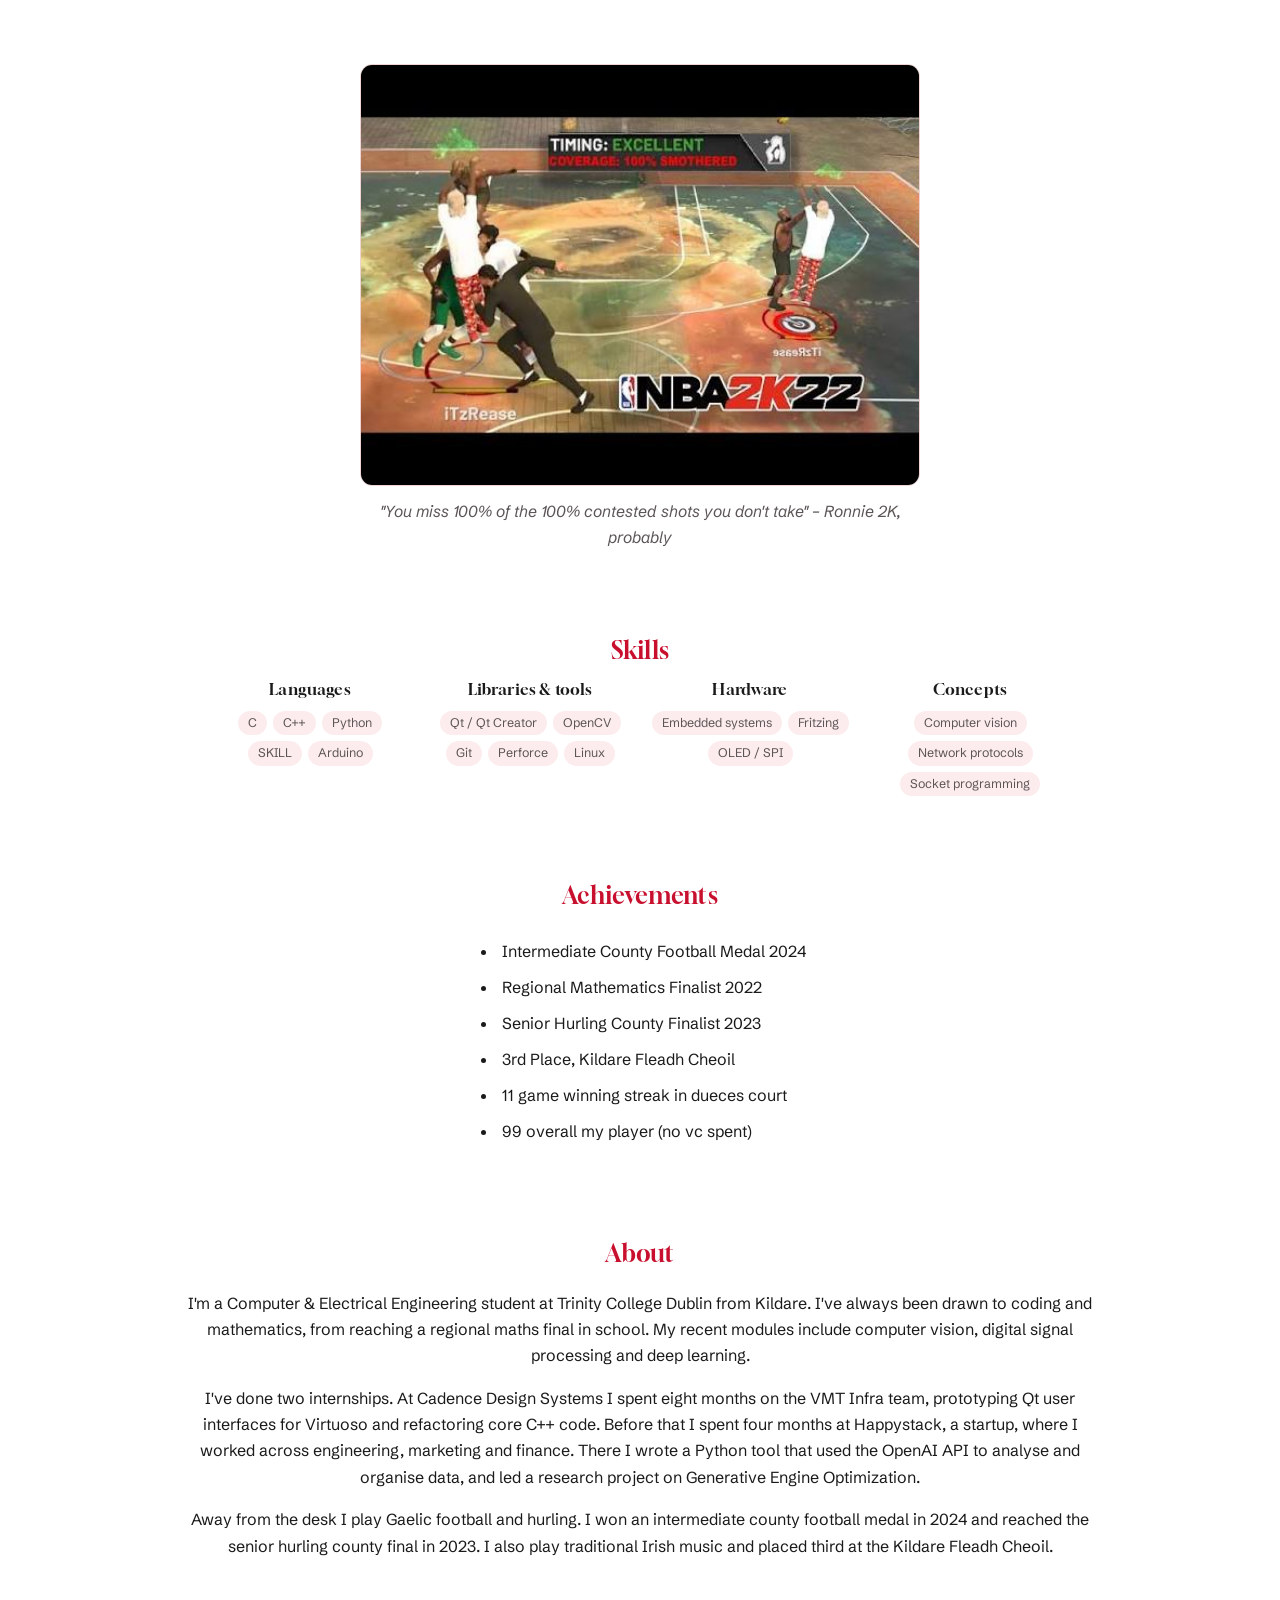
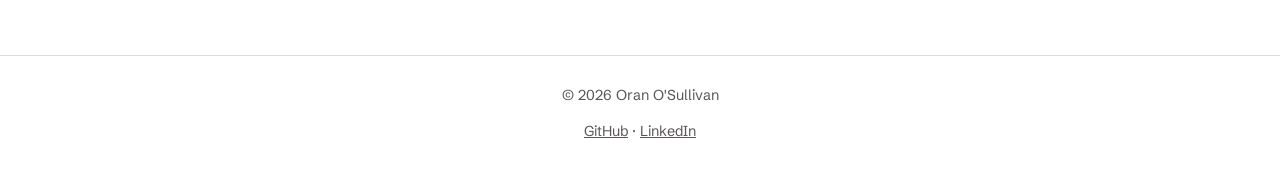
==== commit 99c4fed3: "Youtube fix and accuracy update" ====
--- a/index.html
+++ b/index.html
@@ -203,11 +203,11 @@
 
         <div class="body">
 
-          <h3>Handheld Arduino Pong</h3>
+          <h3>Gyroscopic Arduino Pong</h3>
 
           <p>
-            Pong console on an SSD1306 OLED, with interrupt-driven input and a bot
-            that predicts the ball's path. Wiring designed in Fritzing.
+            Handheld Pong console controlled by tilting it, using a gyroscope, on an SSD1306
+            OLED with a bot that predicts the ball's path. Wiring designed in Fritzing.
           </p>
 
           <ul class="tags">
@@ -227,7 +227,7 @@
               Code
             </a>
 
-            <a class="btn" href="https://www.youtube.com/watch?v=VIDEO_ID">
+            <a class="btn" href="https://www.youtube.com/watch?v=TQeReYXM4l0">
               Video
             </a>
 
--- a/css/style.css
+++ b/css/style.css
@@ -481,6 +481,11 @@
   width: auto;
 }
 
+.gallery.wide img {
+  max-height: none;
+  width: 100%;
+}
+
 .gallery figcaption {
   font-size: .85rem;
   color: var(--muted);
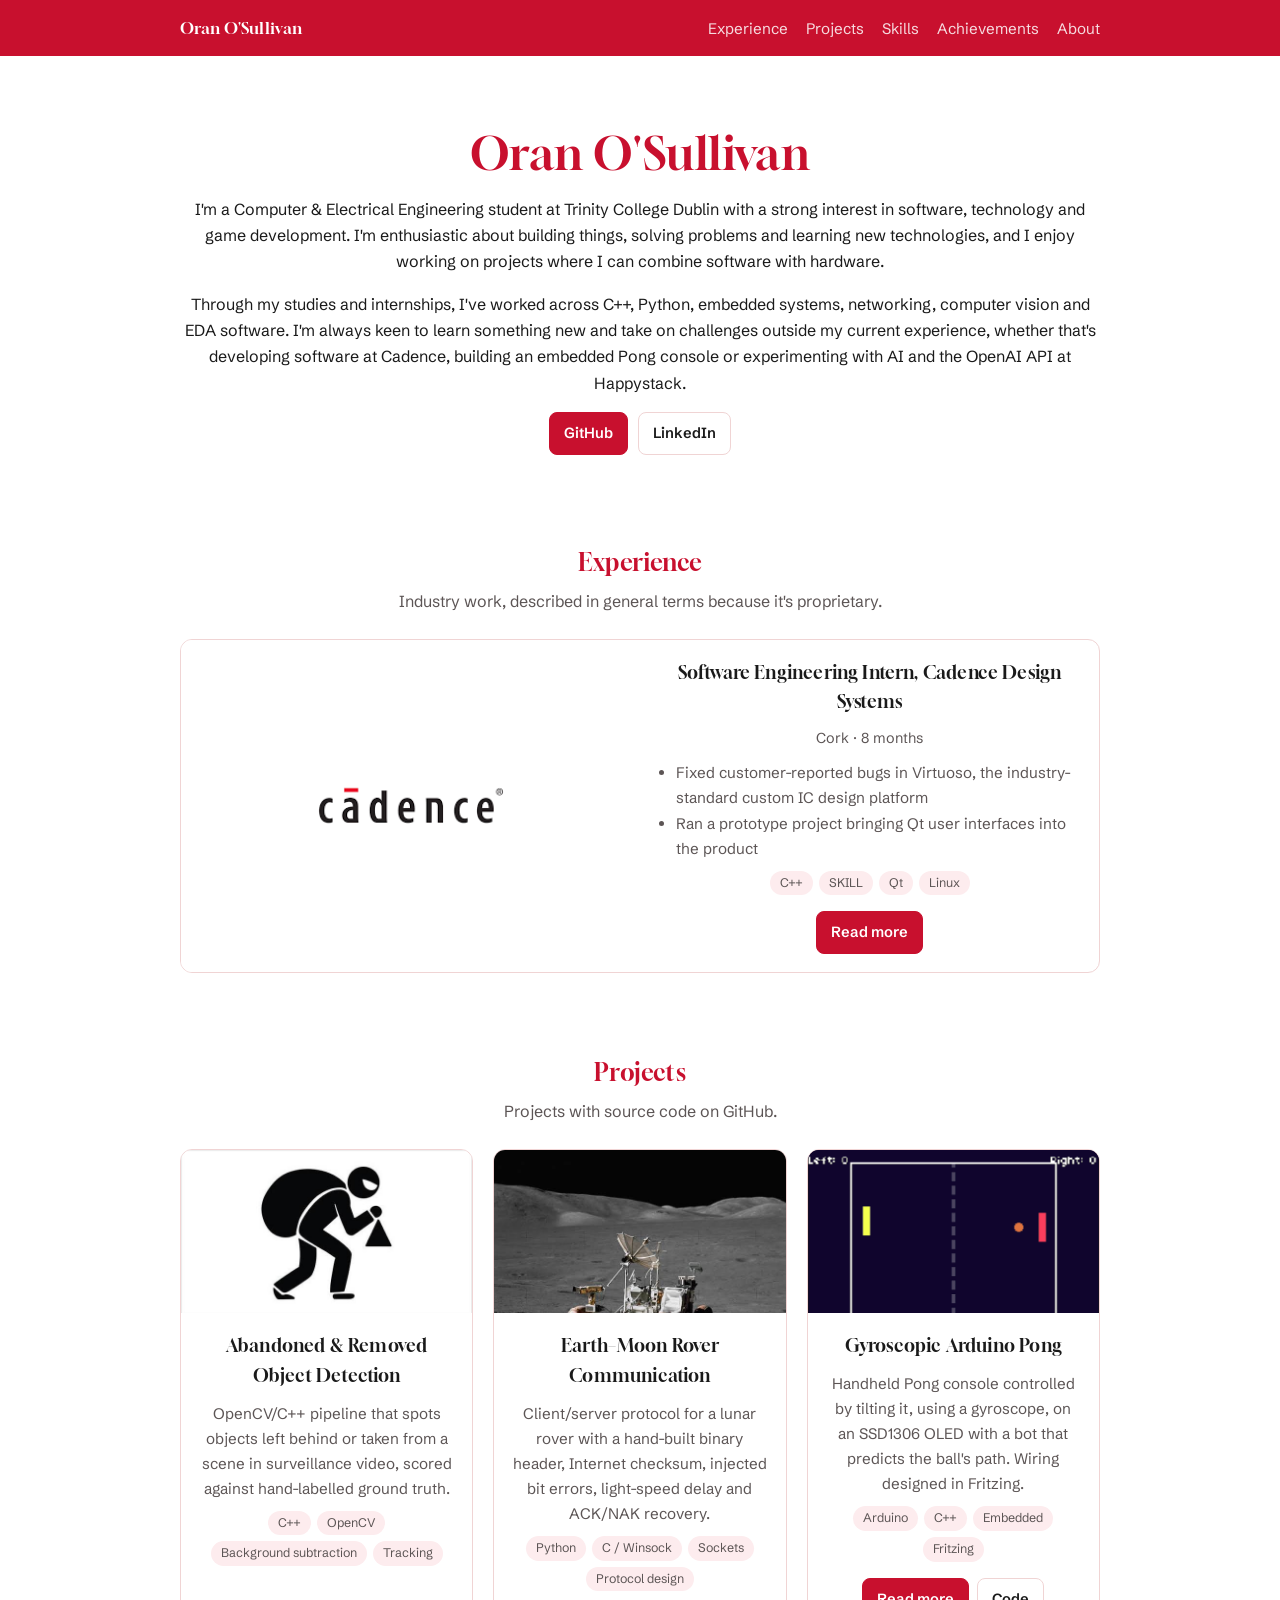
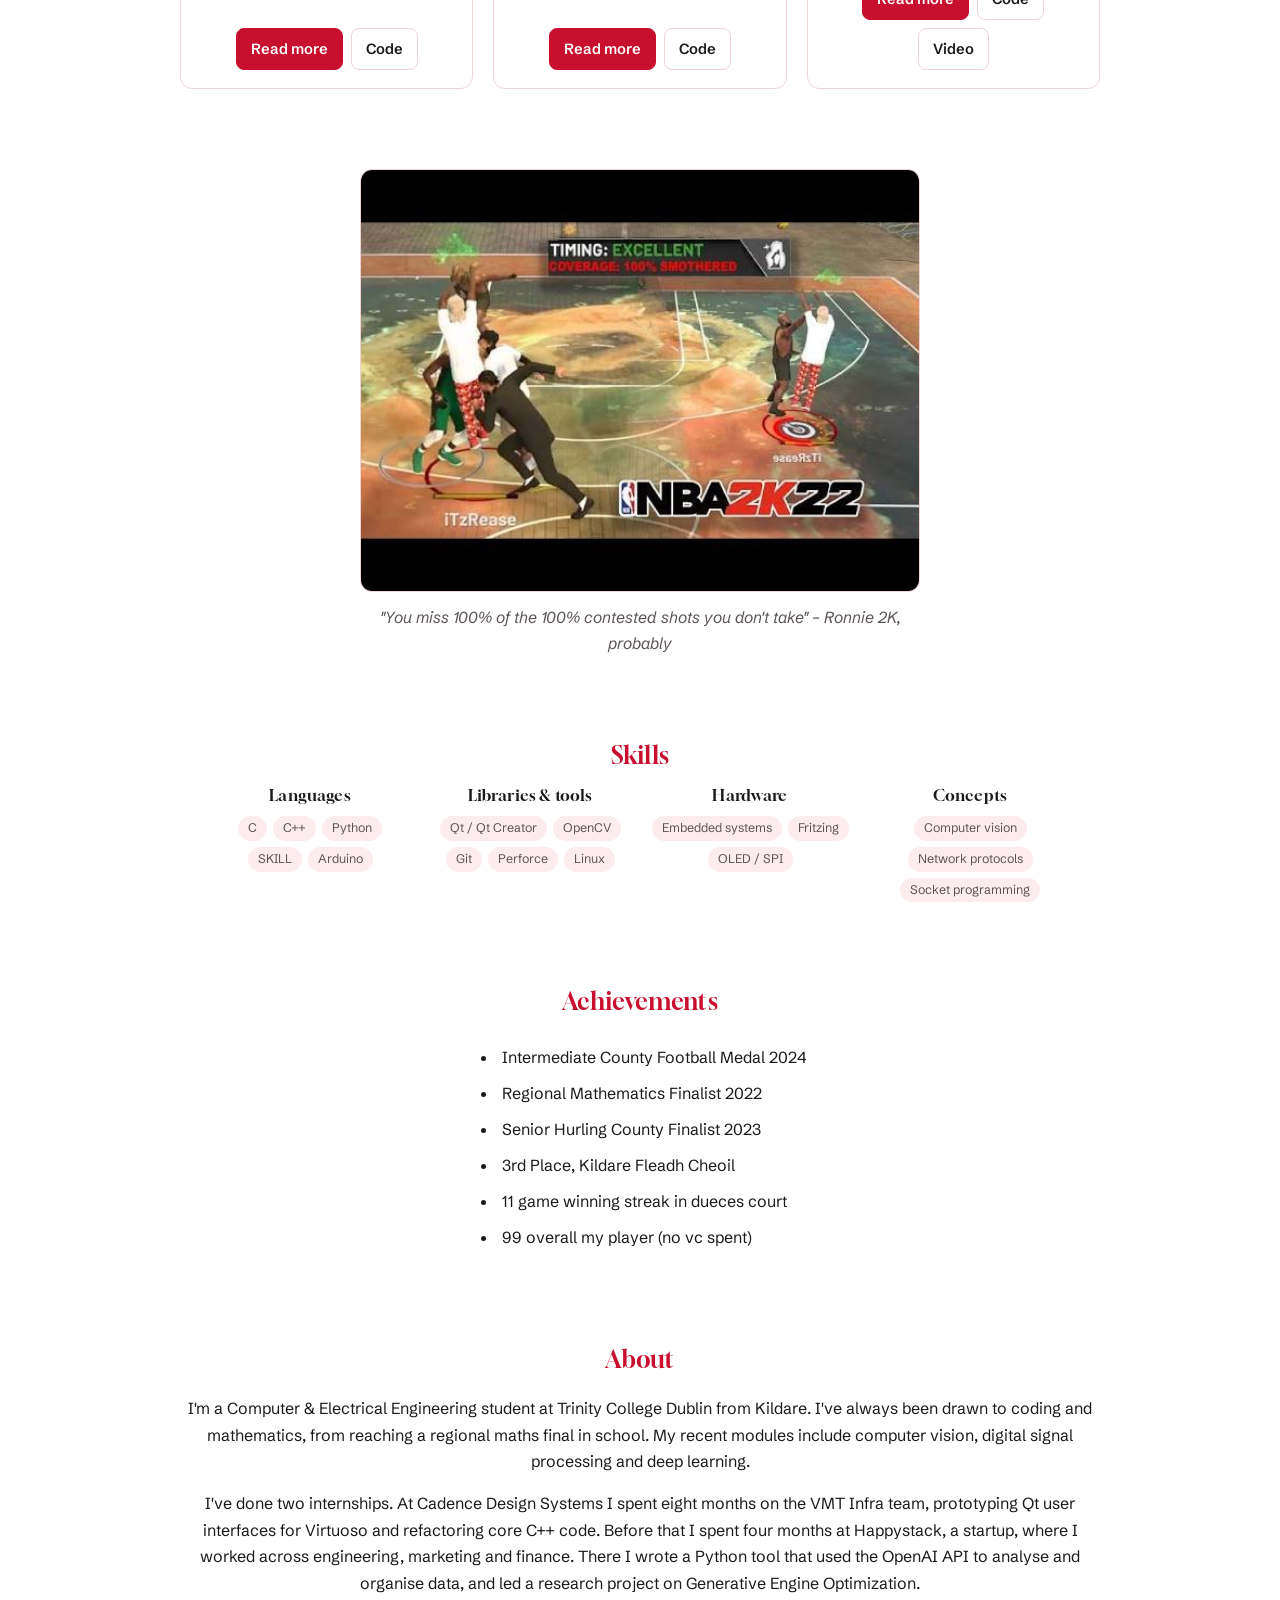
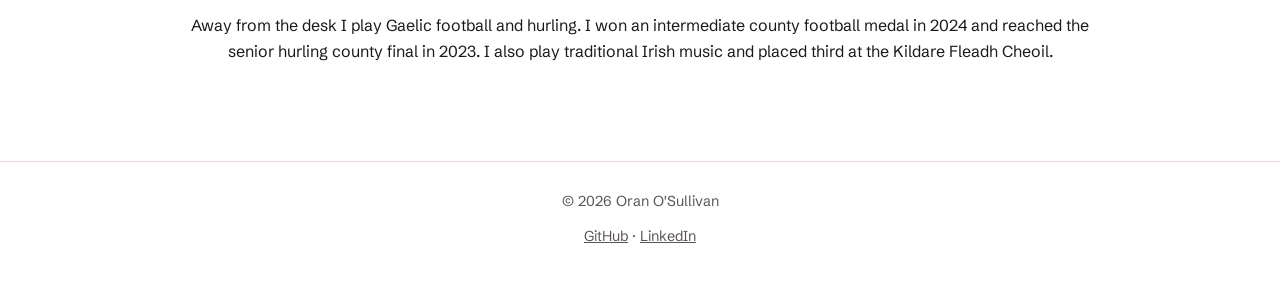
==== commit 041fa910: "About me update" ====
--- a/index.html
+++ b/index.html
@@ -31,10 +31,14 @@
   <div class="wrap">
     <h1>Oran O'Sullivan</h1>
 
-    <p class="lead">
-      Computer &amp; Electrical Engineering student at Trinity College Dublin.
-      I build things across the stack: EDA software, embedded hardware, networking protocols and computer vision.
-    </p>
+    <p class>
+  I'm a Computer &amp; Electrical Engineering student at Trinity College Dublin with a strong interest in software, technology and game development. 
+  I'm enthusiastic about building things, solving problems and learning new technologies, and I enjoy working on projects where I can combine software with hardware.
+</p>
+<p>
+  Through my studies and internships, I've worked across C++, Python, embedded systems, networking, computer vision and EDA software. 
+  I'm always keen to learn something new and take on challenges outside my current experience, whether that's developing software at Cadence, building an embedded Pong console or experimenting with AI and the OpenAI API at Happystack.
+</p>
 
     <div class="links">
       <a class="btn primary" href="https://github.com/osullio">GitHub</a>
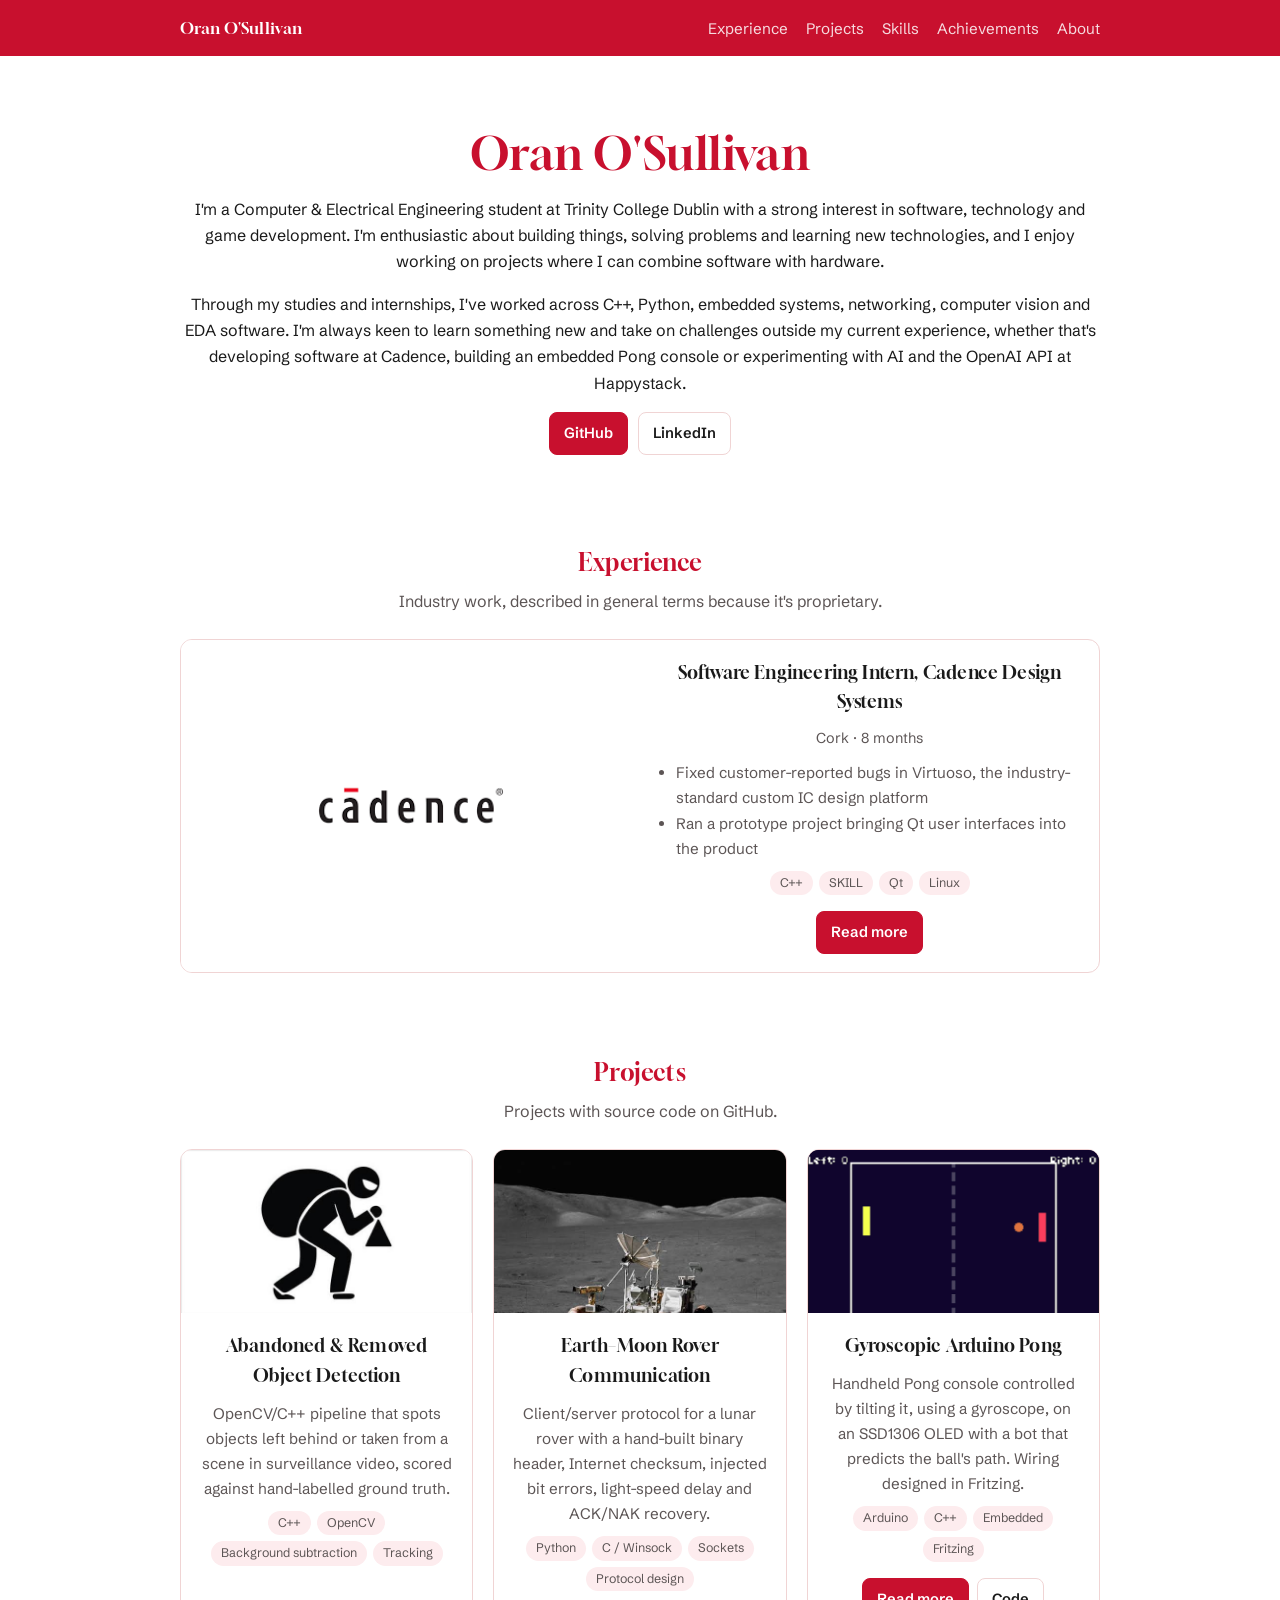
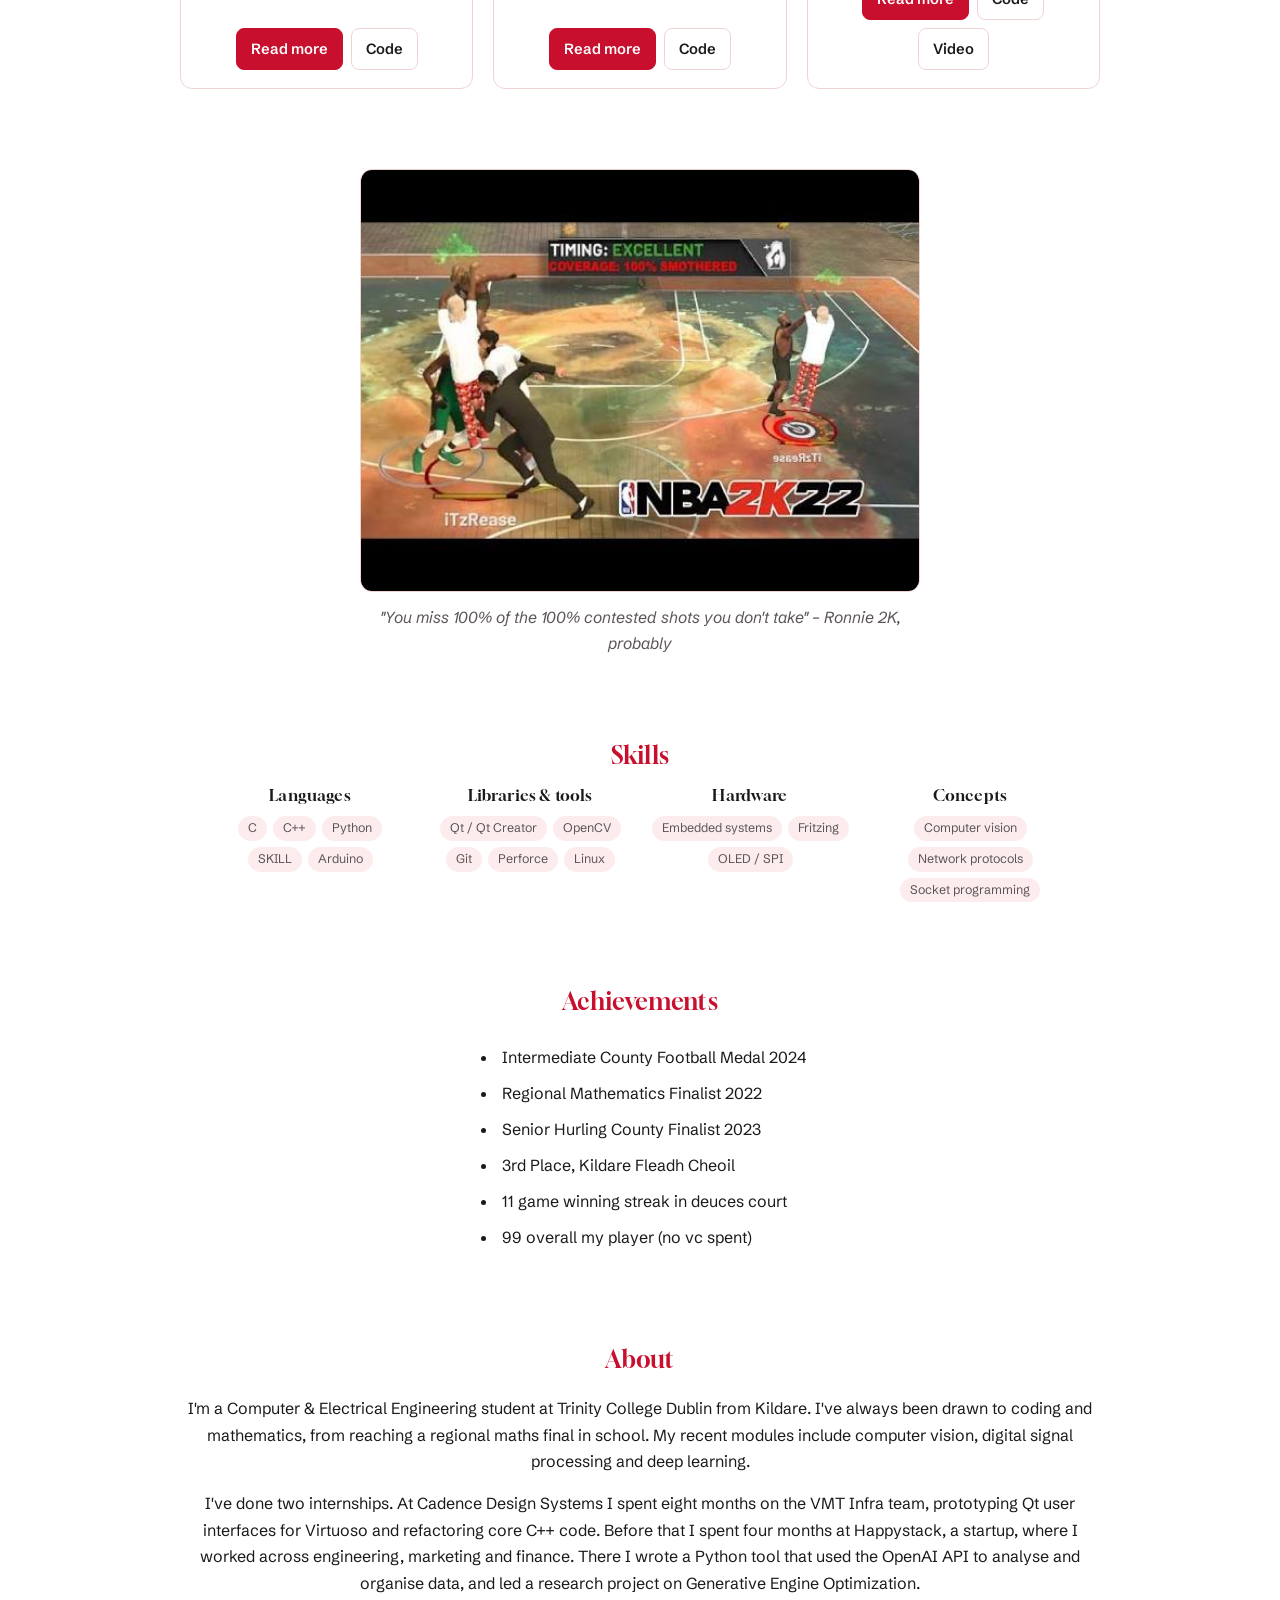
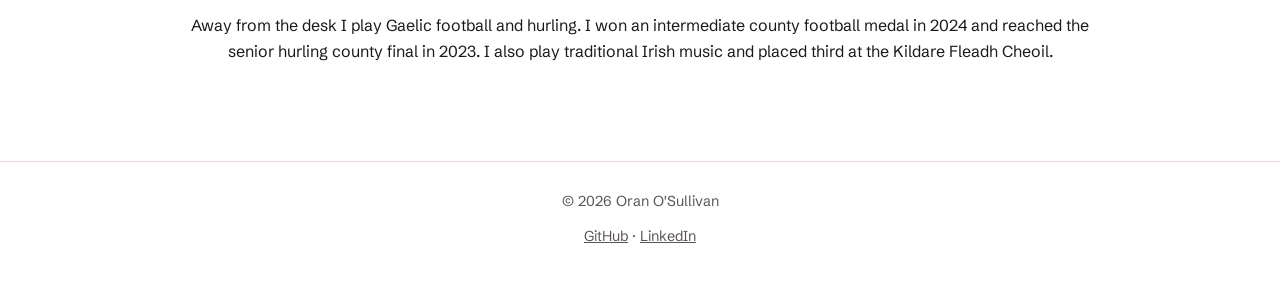
==== commit f79a57f9: "Quick spell check" ====
--- a/index.html
+++ b/index.html
@@ -351,7 +351,7 @@
 
       <li>3rd Place, Kildare Fleadh Cheoil</li>
 
-      <li>11 game winning streak in dueces court</li>
+      <li>11 game winning streak in deuces court</li>
 
       <li>99 overall my player (no vc spent)</li>
 
